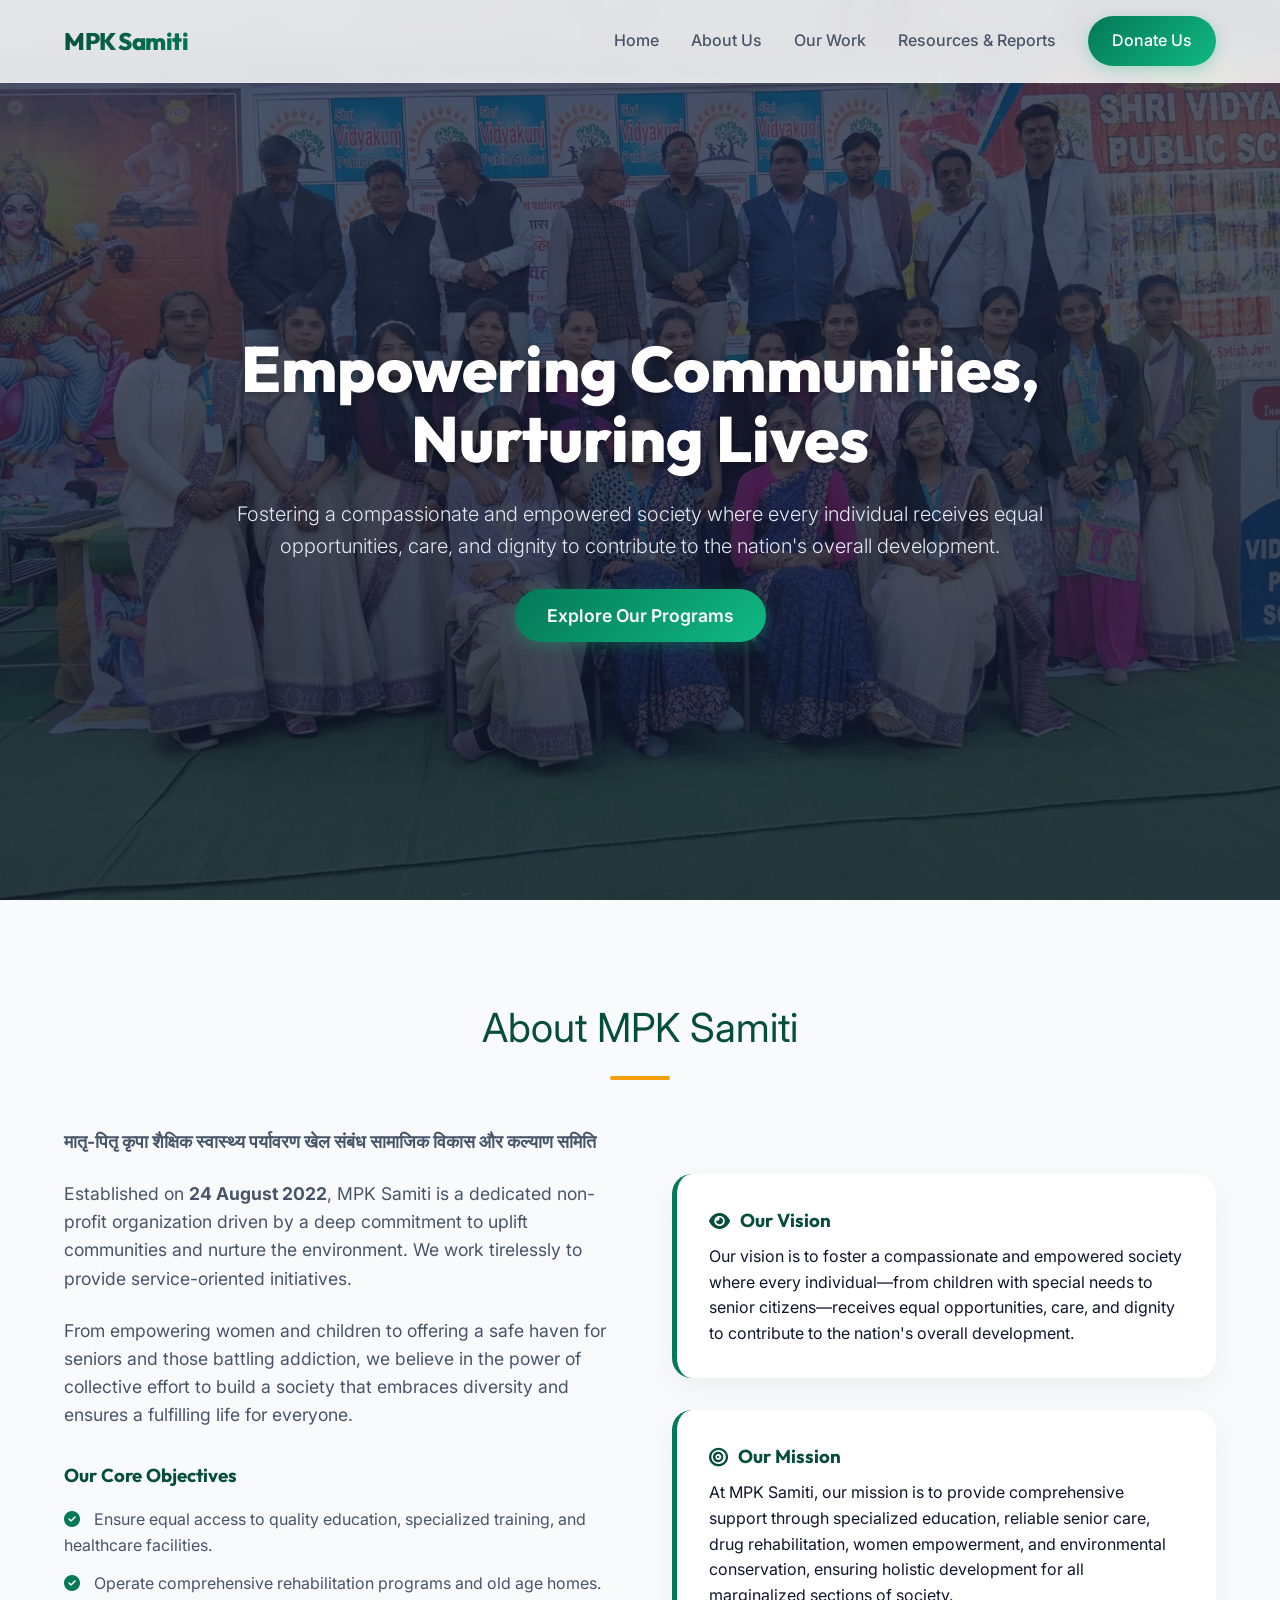
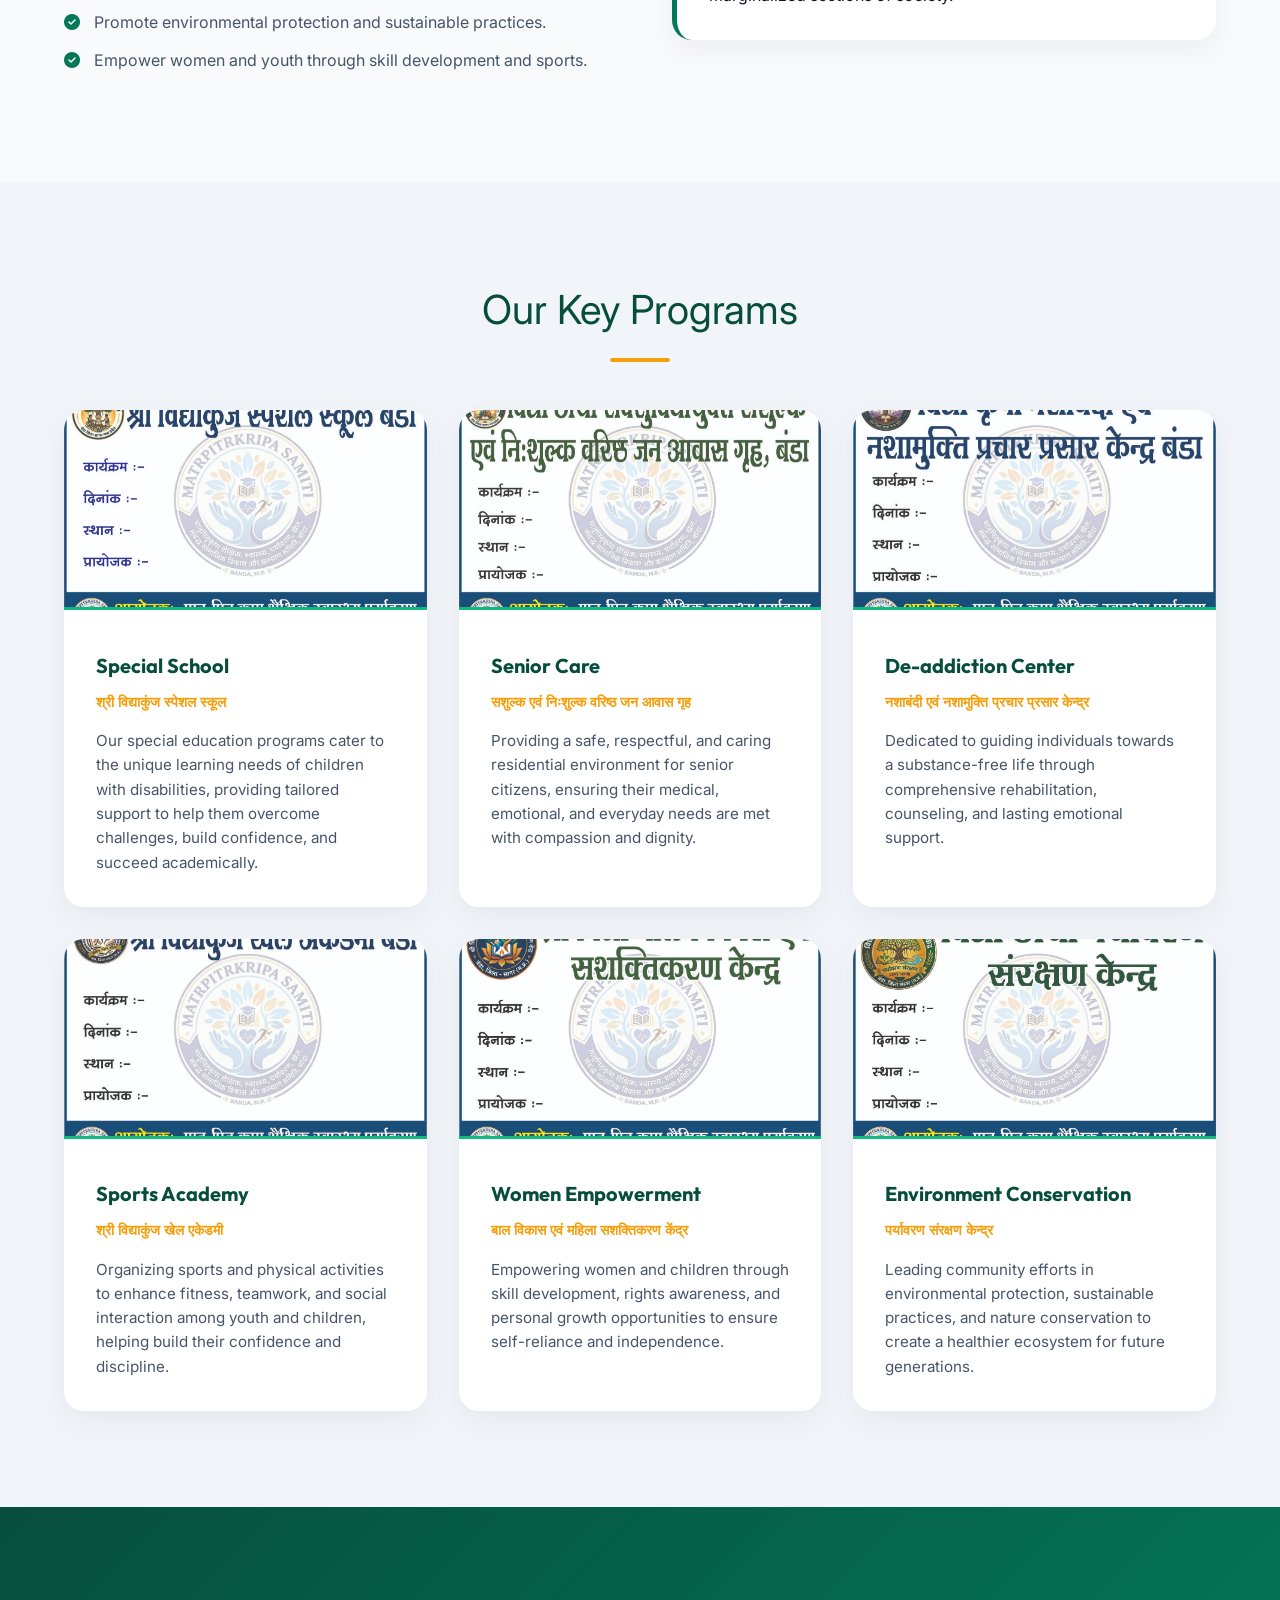
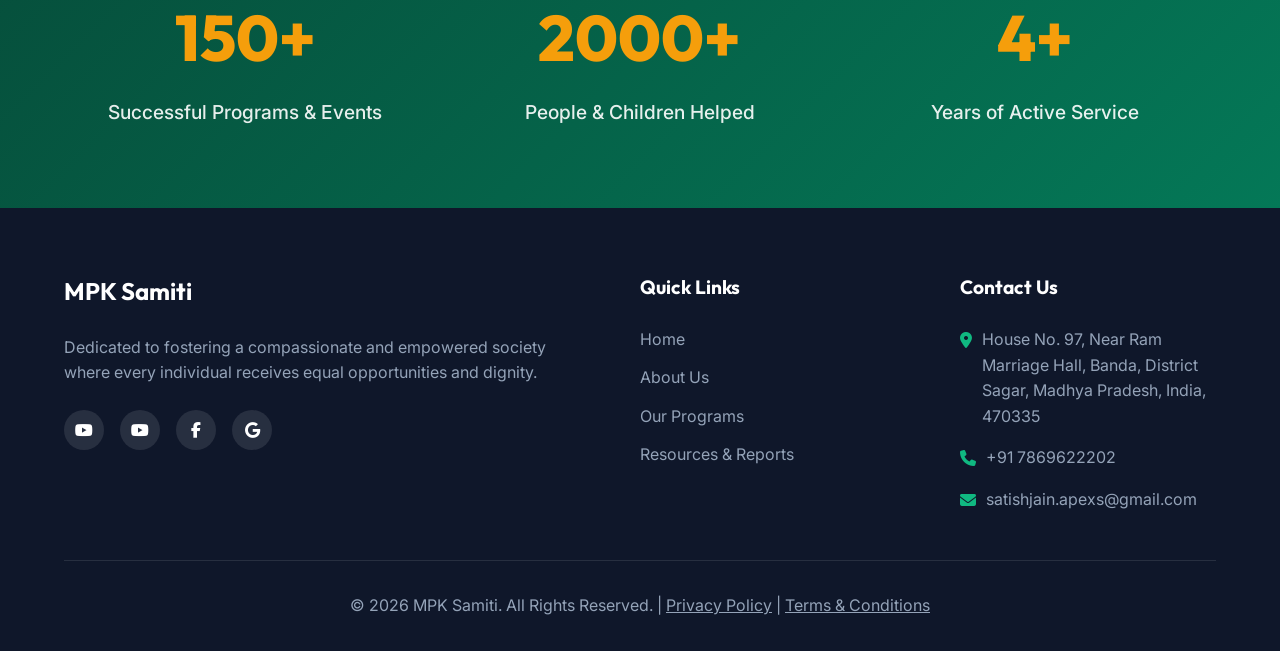
==== index.html @ 6bb94caf "Fix mobile navigation layout" ====
<!DOCTYPE html>
<html lang="en">
<head>
    <meta charset="UTF-8">
    <meta name="viewport" content="width=device-width, initial-scale=1.0">
    <title>MPK Samiti | Empowering Communities, Nurturing Lives</title>
    <meta name="description" content="MPK Samiti works towards providing specialized education, senior care, drug rehabilitation, women empowerment, and environmental conservation.">
    <link rel="stylesheet" href="css/style.css">
    <!-- FontAwesome for Icons -->
    <link rel="stylesheet" href="https://cdnjs.cloudflare.com/ajax/libs/font-awesome/6.4.0/css/all.min.css">
</head>
<body>

    <!-- Navigation Bar -->
    <nav class="navbar">
        <div class="nav-brand">
            <!-- Logo if available, else text -->
            <h1>MPK Samiti</h1>
        </div>
        <div class="menu-toggle" id="mobile-menu">
            <i class="fas fa-bars"></i>
        </div>
        <div class="nav-links" id="nav-links">
            <a href="#home">Home</a>
            <a href="#about">About Us</a>
            <a href="#branches">Our Work</a>
            <a href="resources.html">Resources & Reports</a>
            <a href="#contact" class="btn-primary">Donate Us</a>
        </div>
    </nav>

    <!-- Hero Section -->
    <section id="home" class="hero">
        <div class="hero-content">
            <h1>Empowering Communities, Nurturing Lives</h1>
            <p>Fostering a compassionate and empowered society where every individual receives equal opportunities, care, and dignity to contribute to the nation's overall development.</p>
            <a href="#branches" class="btn-primary" style="font-size: 1.1rem; padding: 1rem 2rem;">Explore Our Programs</a>
        </div>
    </section>

    <!-- About Us Section -->
    <section id="about" class="section">
        <div class="section-title">About MPK Samiti</div>
        <div class="about-grid">
            <div class="about-text">
                <p><strong>मातृ-पितृ कृपा शैक्षिक स्वास्थ्य पर्यावरण खेल संबंध सामाजिक विकास और कल्याण समिति</strong></p>
                <p>Established on <strong>24 August 2022</strong>, MPK Samiti is a dedicated non-profit organization driven by a deep commitment to uplift communities and nurture the environment. We work tirelessly to provide service-oriented initiatives.</p>
                <p>From empowering women and children to offering a safe haven for seniors and those battling addiction, we believe in the power of collective effort to build a society that embraces diversity and ensures a fulfilling life for everyone.</p>
                
                <h3 style="color: var(--primary-dark); margin: 2rem 0 1rem; font-family: 'Outfit';">Our Core Objectives</h3>
                <ul style="list-style: none; padding-left: 0; color: var(--text-muted);">
                    <li style="margin-bottom: 0.8rem;"><i class="fas fa-check-circle" style="color: var(--primary); margin-right: 10px;"></i> Ensure equal access to quality education, specialized training, and healthcare facilities.</li>
                    <li style="margin-bottom: 0.8rem;"><i class="fas fa-check-circle" style="color: var(--primary); margin-right: 10px;"></i> Operate comprehensive rehabilitation programs and old age homes.</li>
                    <li style="margin-bottom: 0.8rem;"><i class="fas fa-check-circle" style="color: var(--primary); margin-right: 10px;"></i> Promote environmental protection and sustainable practices.</li>
                    <li style="margin-bottom: 0.8rem;"><i class="fas fa-check-circle" style="color: var(--primary); margin-right: 10px;"></i> Empower women and youth through skill development and sports.</li>
                </ul>
            </div>
            
            <div class="vision-mission">
                <div class="vm-card">
                    <h3><i class="fas fa-eye"></i> Our Vision</h3>
                    <p>Our vision is to foster a compassionate and empowered society where every individual—from children with special needs to senior citizens—receives equal opportunities, care, and dignity to contribute to the nation's overall development.</p>
                </div>
                <div class="vm-card">
                    <h3><i class="fas fa-bullseye"></i> Our Mission</h3>
                    <p>At MPK Samiti, our mission is to provide comprehensive support through specialized education, reliable senior care, drug rehabilitation, women empowerment, and environmental conservation, ensuring holistic development for all marginalized sections of society.</p>
                </div>
            </div>
        </div>
    </section>

    <!-- Branches / Programs Section -->
    <section id="branches" class="section bg-light-gray">
        <div class="section-title">Our Key Programs</div>
        <div class="grid-3">
            
            <!-- Special School -->
            <div class="branch-card">
                <img src="images/various_parts_of_samiti/श्री_विद्याकुंज_स्पेशल_स्कूल_बंडा.jpeg" alt="Special School" class="branch-img">
                <div class="branch-content">
                    <h3>Special School</h3>
                    <h4>श्री विद्याकुंज स्पेशल स्कूल</h4>
                    <p>Our special education programs cater to the unique learning needs of children with disabilities, providing tailored support to help them overcome challenges, build confidence, and succeed academically.</p>
                </div>
            </div>

            <!-- Old Age Home -->
            <div class="branch-card">
                <img src="images/various_parts_of_samiti/विद्या_छाया_सर्वसुविधायुक्त_सशुल्क_एवं_निःशुल्क_वरिष्ठ_जन_आवास_गृह_बंडा.jpeg" alt="Old Age Home" class="branch-img">
                <div class="branch-content">
                    <h3>Senior Care</h3>
                    <h4>सशुल्क एवं निःशुल्क वरिष्ठ जन आवास गृह</h4>
                    <p>Providing a safe, respectful, and caring residential environment for senior citizens, ensuring their medical, emotional, and everyday needs are met with compassion and dignity.</p>
                </div>
            </div>

            <!-- De-addiction Center -->
            <div class="branch-card">
                <img src="images/various_parts_of_samiti/विद्या_कृपा_नशाबंदी_एवं_नशामुक्ति_प्रचार_प्रसार_केन्द्र_बंडा.jpeg" alt="De-addiction Center" class="branch-img">
                <div class="branch-content">
                    <h3>De-addiction Center</h3>
                    <h4>नशाबंदी एवं नशामुक्ति प्रचार प्रसार केन्द्र</h4>
                    <p>Dedicated to guiding individuals towards a substance-free life through comprehensive rehabilitation, counseling, and lasting emotional support.</p>
                </div>
            </div>

            <!-- Sports Academy -->
            <div class="branch-card">
                <img src="images/various_parts_of_samiti/श्री_विद्याकुंज_खेल_अकेडमी_बंडा.jpeg" alt="Sports Academy" class="branch-img">
                <div class="branch-content">
                    <h3>Sports Academy</h3>
                    <h4>श्री विद्याकुंज खेल एकेडमी</h4>
                    <p>Organizing sports and physical activities to enhance fitness, teamwork, and social interaction among youth and children, helping build their confidence and discipline.</p>
                </div>
            </div>

            <!-- Mahila Shashaktikaran -->
            <div class="branch-card">
                <img src="images/various_parts_of_samiti/श्री_विद्या_बाल_विकास_एवं_सशक्तिकरण_केन्द्र.jpeg" alt="Women Empowerment" class="branch-img">
                <div class="branch-content">
                    <h3>Women Empowerment</h3>
                    <h4>बाल विकास एवं महिला सशक्तिकरण केंद्र</h4>
                    <p>Empowering women and children through skill development, rights awareness, and personal growth opportunities to ensure self-reliance and independence.</p>
                </div>
            </div>

            <!-- Environment Conservation -->
            <div class="branch-card">
                <img src="images/various_parts_of_samiti/विद्या_छाया_पर्यावरण_संरक्षण_केन्द्र.jpeg" alt="Environment Conservation" class="branch-img">
                <div class="branch-content">
                    <h3>Environment Conservation</h3>
                    <h4>पर्यावरण संरक्षण केन्द्र</h4>
                    <p>Leading community efforts in environmental protection, sustainable practices, and nature conservation to create a healthier ecosystem for future generations.</p>
                </div>
            </div>

        </div>
    </section>

    <!-- Impact Stats -->
    <section class="impact-section">
        <div class="stats-grid">
            <div class="stat-item">
                <h2>150+</h2>
                <p>Successful Programs & Events</p>
            </div>
            <div class="stat-item">
                <h2>2000+</h2>
                <p>People & Children Helped</p>
            </div>
            <div class="stat-item">
                <h2>4+</h2>
                <p>Years of Active Service</p>
            </div>
        </div>
    </section>

    <!-- Footer -->
    <footer id="contact">
        <div class="footer-grid">
            <div class="footer-about">
                <h3>MPK Samiti</h3>
                <p style="margin-bottom: 1.5rem;">Dedicated to fostering a compassionate and empowered society where every individual receives equal opportunities and dignity.</p>
                <div class="social-links">
                    <a href="https://youtube.com/@mpksamiti?si=285k2r0fLWzDkqzi" target="_blank" title="MPK Samiti YouTube"><i class="fab fa-youtube"></i></a>
                    <a href="https://youtube.com/@svpsbanda?si=4Z3p0slbdm7WLPEk" target="_blank" title="School YouTube"><i class="fab fa-youtube"></i></a>
                    <a href="https://www.facebook.com/share/1C8wGXHV4g/" target="_blank" title="School Facebook"><i class="fab fa-facebook-f"></i></a>
                    <a href="https://g.page/r/CQDMLczvJdxUEBI/review" target="_blank" title="Google Reviews"><i class="fab fa-google"></i></a>
                </div>
            </div>
            
            <div class="footer-links">
                <h4>Quick Links</h4>
                <ul>
                    <li><a href="#home">Home</a></li>
                    <li><a href="#about">About Us</a></li>
                    <li><a href="#branches">Our Programs</a></li>
                    <li><a href="resources.html">Resources & Reports</a></li>
                </ul>
            </div>
            
            <div class="footer-contact">
                <h4>Contact Us</h4>
                <ul style="list-style: none;">
                    <li style="margin-bottom: 1rem; display: flex; gap: 10px;">
                        <i class="fas fa-map-marker-alt" style="margin-top: 5px; color: var(--primary-light);"></i>
                        <span>House No. 97, Near Ram Marriage Hall, Banda, District Sagar, Madhya Pradesh, India, 470335</span>
                    </li>
                    <li style="margin-bottom: 1rem; display: flex; gap: 10px;">
                        <i class="fas fa-phone" style="margin-top: 5px; color: var(--primary-light);"></i>
                        <a href="tel:+917869622202">+91 7869622202</a>
                    </li>
                    <li style="display: flex; gap: 10px;">
                        <i class="fas fa-envelope" style="margin-top: 5px; color: var(--primary-light);"></i>
                        <a href="mailto:satishjain.apexs@gmail.com">satishjain.apexs@gmail.com</a>
                    </li>
                </ul>
            </div>
        </div>
        <div class="footer-bottom">
            <p>&copy; 2026 MPK Samiti. All Rights Reserved. | <a href="#" style="text-decoration: underline;">Privacy Policy</a> | <a href="#" style="text-decoration: underline;">Terms & Conditions</a></p>
        </div>
    </footer>

    <script src="js/main.js"></script>
</body>
</html>
---- css/style.css ----
@import url('https://fonts.googleapis.com/css2?family=Inter:wght@300;400;500;600&family=Outfit:wght@400;500;700;800&display=swap');

:root {
    --primary: #047857; /* Rich Emerald Green */
    --primary-light: #10B981;
    --primary-dark: #064E3B;
    --secondary: #F59E0B; /* Warm Amber */
    --accent: #3B82F6; /* Soft Blue */
    --bg-light: #F8FAFC;
    --text-main: #0F172A;
    --text-muted: #475569;
    --white: #FFFFFF;
    
    /* Glassmorphism */
    --glass-bg: rgba(255, 255, 255, 0.85);
    --glass-border: rgba(255, 255, 255, 0.2);
    --glass-shadow: 0 8px 32px 0 rgba(31, 38, 135, 0.07);
    
    --transition: all 0.3s cubic-bezier(0.4, 0, 0.2, 1);
}

* {
    margin: 0;
    padding: 0;
    box-sizing: border-box;
}

html {
    scroll-behavior: smooth;
}

body {
    font-family: 'Inter', sans-serif;
    background-color: var(--bg-light);
    color: var(--text-main);
    line-height: 1.6;
    overflow-x: hidden;
}

h1, h2, h3, h4, h5, h6 {
    font-family: 'Outfit', sans-serif;
    color: var(--text-main);
    font-weight: 700;
}

a {
    text-decoration: none;
    color: inherit;
}

/* ================= Navbar ================= */
.navbar {
    position: fixed;
    top: 0;
    left: 0;
    width: 100%;
    padding: 1rem 5%;
    display: flex;
    justify-content: space-between;
    align-items: center;
    z-index: 1000;
    background: var(--glass-bg);
    backdrop-filter: blur(12px);
    -webkit-backdrop-filter: blur(12px);
    border-bottom: 1px solid var(--glass-border);
    box-shadow: var(--glass-shadow);
    transition: var(--transition);
}

.nav-brand {
    display: flex;
    align-items: center;
    gap: 1rem;
}

.nav-brand img {
    height: 50px;
    width: auto;
    border-radius: 50%;
}

.nav-brand h1 {
    font-size: 1.5rem;
    font-weight: 800;
    background: linear-gradient(135deg, var(--primary-dark), var(--primary));
    -webkit-background-clip: text;
    -webkit-text-fill-color: transparent;
    letter-spacing: -0.5px;
}

.nav-links {
    display: flex;
    gap: 2rem;
    align-items: center;
}

.nav-links a {
    font-weight: 500;
    font-size: 1rem;
    color: var(--text-muted);
    transition: var(--transition);
    position: relative;
}

.nav-links a::after {
    content: '';
    position: absolute;
    bottom: -4px;
    left: 0;
    width: 0;
    height: 2px;
    background-color: var(--primary);
    transition: var(--transition);
}

.nav-links a:hover {
    color: var(--primary);
}

.nav-links a:hover::after {
    width: 100%;
}

.btn-primary {
    padding: 0.75rem 1.5rem;
    background: linear-gradient(135deg, var(--primary), var(--primary-light));
    color: var(--white) !important;
    border-radius: 50px;
    font-weight: 600;
    box-shadow: 0 4px 15px rgba(16, 185, 129, 0.3);
    transition: var(--transition);
}

.btn-primary:hover {
    transform: translateY(-2px);
    box-shadow: 0 6px 20px rgba(16, 185, 129, 0.4);
}

.btn-primary::after {
    display: none;
}

/* ================= Hero Section ================= */
.hero {
    min-height: 100vh;
    display: flex;
    align-items: center;
    justify-content: center;
    padding: 8rem 5% 4rem;
    position: relative;
    background: linear-gradient(rgba(15, 23, 42, 0.7), rgba(15, 23, 42, 0.8)), url('../images/sports_awards_team_photo.jpeg') center/cover no-repeat;
    background-attachment: fixed;
    text-align: center;
    color: var(--white);
}

.hero-content {
    max-width: 900px;
    z-index: 2;
    animation: fadeInUp 1s ease forwards;
}

.hero h1 {
    font-size: 4rem;
    font-weight: 800;
    margin-bottom: 1.5rem;
    line-height: 1.1;
    color: var(--white);
    text-shadow: 0 2px 10px rgba(0,0,0,0.3);
}

.hero p {
    font-size: 1.25rem;
    margin-bottom: 2.5rem;
    color: #E2E8F0;
    font-weight: 300;
}

/* ================= About Us Section ================= */
.section {
    padding: 6rem 5%;
}

.section-title {
    text-align: center;
    font-size: 2.5rem;
    margin-bottom: 3rem;
    position: relative;
    color: var(--primary-dark);
}

.section-title::after {
    content: '';
    display: block;
    width: 60px;
    height: 4px;
    background: var(--secondary);
    margin: 1rem auto 0;
    border-radius: 2px;
}

.about-grid {
    display: grid;
    grid-template-columns: 1fr 1fr;
    gap: 4rem;
    align-items: center;
}

.about-text p {
    font-size: 1.1rem;
    color: var(--text-muted);
    margin-bottom: 1.5rem;
}

.vision-mission {
    display: flex;
    flex-direction: column;
    gap: 2rem;
}

.vm-card {
    background: var(--white);
    padding: 2rem;
    border-radius: 20px;
    box-shadow: 0 10px 30px rgba(0,0,0,0.05);
    border-left: 5px solid var(--primary);
    transition: var(--transition);
}

.vm-card:hover {
    transform: translateX(10px);
}

.vm-card h3 {
    color: var(--primary-dark);
    margin-bottom: 0.5rem;
    display: flex;
    align-items: center;
    gap: 10px;
}

/* ================= Objectives & Branches ================= */
.bg-light-gray {
    background-color: #F1F5F9;
}

.grid-3 {
    display: grid;
    grid-template-columns: repeat(auto-fit, minmax(300px, 1fr));
    gap: 2rem;
}

.branch-card {
    background: var(--white);
    border-radius: 20px;
    overflow: hidden;
    box-shadow: 0 10px 30px rgba(0,0,0,0.05);
    transition: var(--transition);
    position: relative;
    top: 0;
}

.branch-card:hover {
    top: -10px;
    box-shadow: 0 20px 40px rgba(16, 185, 129, 0.15);
}

.branch-img {
    height: 200px;
    width: 100%;
    object-fit: cover;
    border-bottom: 3px solid var(--primary-light);
}

.branch-content {
    padding: 2rem;
}

.branch-content h3 {
    font-size: 1.25rem;
    color: var(--primary-dark);
    margin-bottom: 0.5rem;
}

.branch-content h4 {
    font-size: 0.9rem;
    color: var(--secondary);
    margin-bottom: 1rem;
    font-family: 'Inter', sans-serif;
    font-weight: 600;
}

.branch-content p {
    color: var(--text-muted);
    font-size: 0.95rem;
}

/* ================= Impact Stats ================= */
.impact-section {
    background: linear-gradient(135deg, var(--primary-dark), var(--primary));
    padding: 5rem 5%;
    color: var(--white);
}

.stats-grid {
    display: grid;
    grid-template-columns: repeat(3, 1fr);
    gap: 2rem;
    text-align: center;
}

.stat-item h2 {
    font-size: 4rem;
    font-weight: 800;
    color: var(--secondary);
    margin-bottom: 0.5rem;
}

.stat-item p {
    font-size: 1.2rem;
    font-weight: 500;
    opacity: 0.9;
}

/* ================= Footer ================= */
footer {
    background-color: #0F172A;
    color: #94A3B8;
    padding: 4rem 5% 2rem;
}

.footer-grid {
    display: grid;
    grid-template-columns: 2fr 1fr 1fr;
    gap: 4rem;
    margin-bottom: 3rem;
}

.footer-about h3 {
    color: var(--white);
    font-size: 1.5rem;
    margin-bottom: 1.5rem;
}

.footer-links h4, .footer-contact h4 {
    color: var(--white);
    font-size: 1.2rem;
    margin-bottom: 1.5rem;
}

.footer-links ul {
    list-style: none;
}

.footer-links li {
    margin-bottom: 0.8rem;
}

.footer-links a {
    transition: var(--transition);
}

.footer-links a:hover {
    color: var(--primary-light);
    padding-left: 5px;
}

.social-links {
    display: flex;
    gap: 1rem;
    margin-top: 1.5rem;
}

.social-links a {
    display: inline-flex;
    align-items: center;
    justify-content: center;
    width: 40px;
    height: 40px;
    background-color: rgba(255,255,255,0.1);
    border-radius: 50%;
    color: var(--white);
    transition: var(--transition);
}

.social-links a:hover {
    background-color: var(--primary);
    transform: translateY(-3px);
}

.footer-bottom {
    text-align: center;
    padding-top: 2rem;
    border-top: 1px solid rgba(255,255,255,0.1);
}

/* Animations */
@keyframes fadeInUp {
    from {
        opacity: 0;
        transform: translateY(30px);
    }
    to {
        opacity: 1;
        transform: translateY(0);
    }
}

/* Responsive */
.menu-toggle {
    display: none;
    font-size: 1.8rem;
    color: var(--primary-dark);
    cursor: pointer;
}

@media (max-width: 992px) {
    .about-grid {
        grid-template-columns: 1fr;
    }
    .hero h1 {
        font-size: 3rem;
    }
}

@media (max-width: 768px) {
    .menu-toggle {
        display: block;
    }
    .nav-links {
        position: absolute;
        top: 100%;
        left: 0;
        width: 100%;
        background: var(--glass-bg);
        backdrop-filter: blur(12px);
        -webkit-backdrop-filter: blur(12px);
        flex-direction: column;
        align-items: center;
        padding: 2rem 0;
        gap: 1.5rem;
        box-shadow: 0 10px 30px rgba(0,0,0,0.1);
        transform: translateY(-150%);
        opacity: 0;
        visibility: hidden;
        transition: var(--transition);
        z-index: 999;
    }
    .nav-links.active {
        transform: translateY(0);
        opacity: 1;
        visibility: visible;
    }
    .footer-grid {
        grid-template-columns: 1fr;
        gap: 2rem;
    }
    .stats-grid {
        grid-template-columns: 1fr;
    }
}
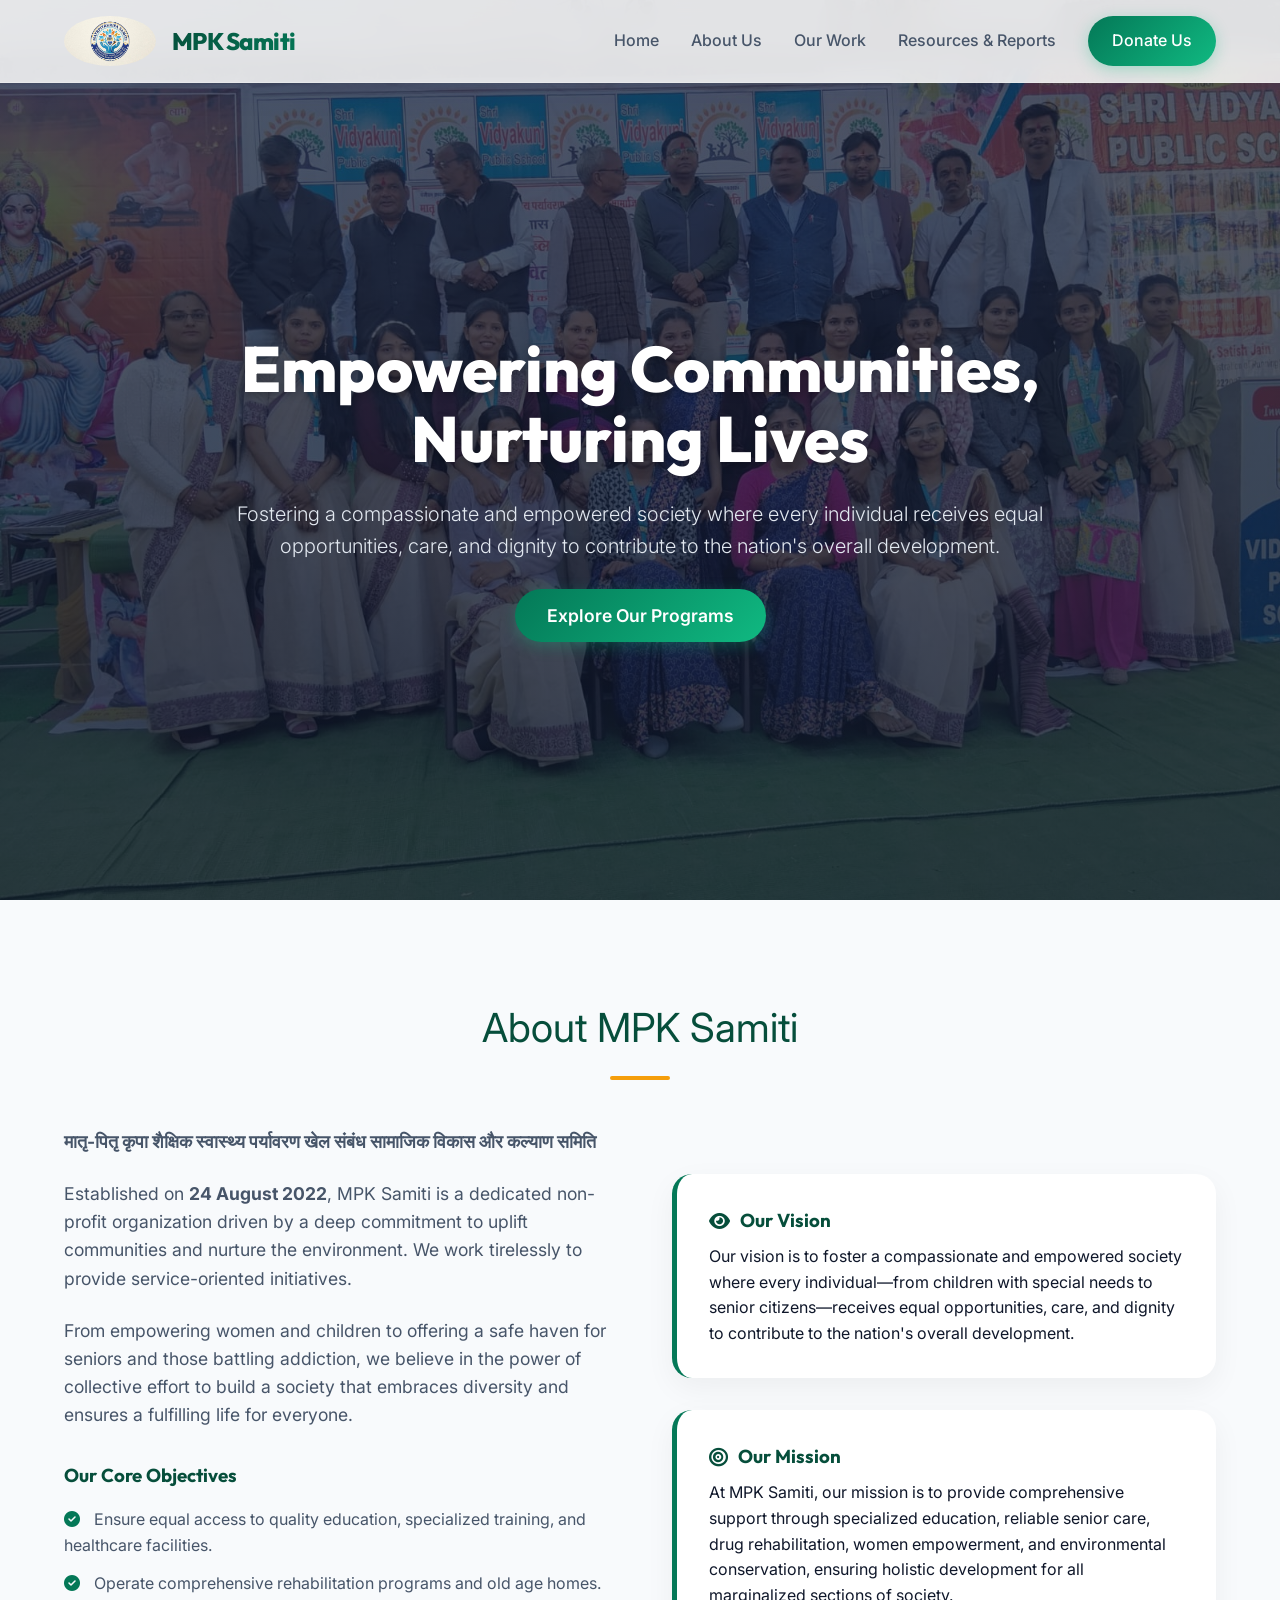
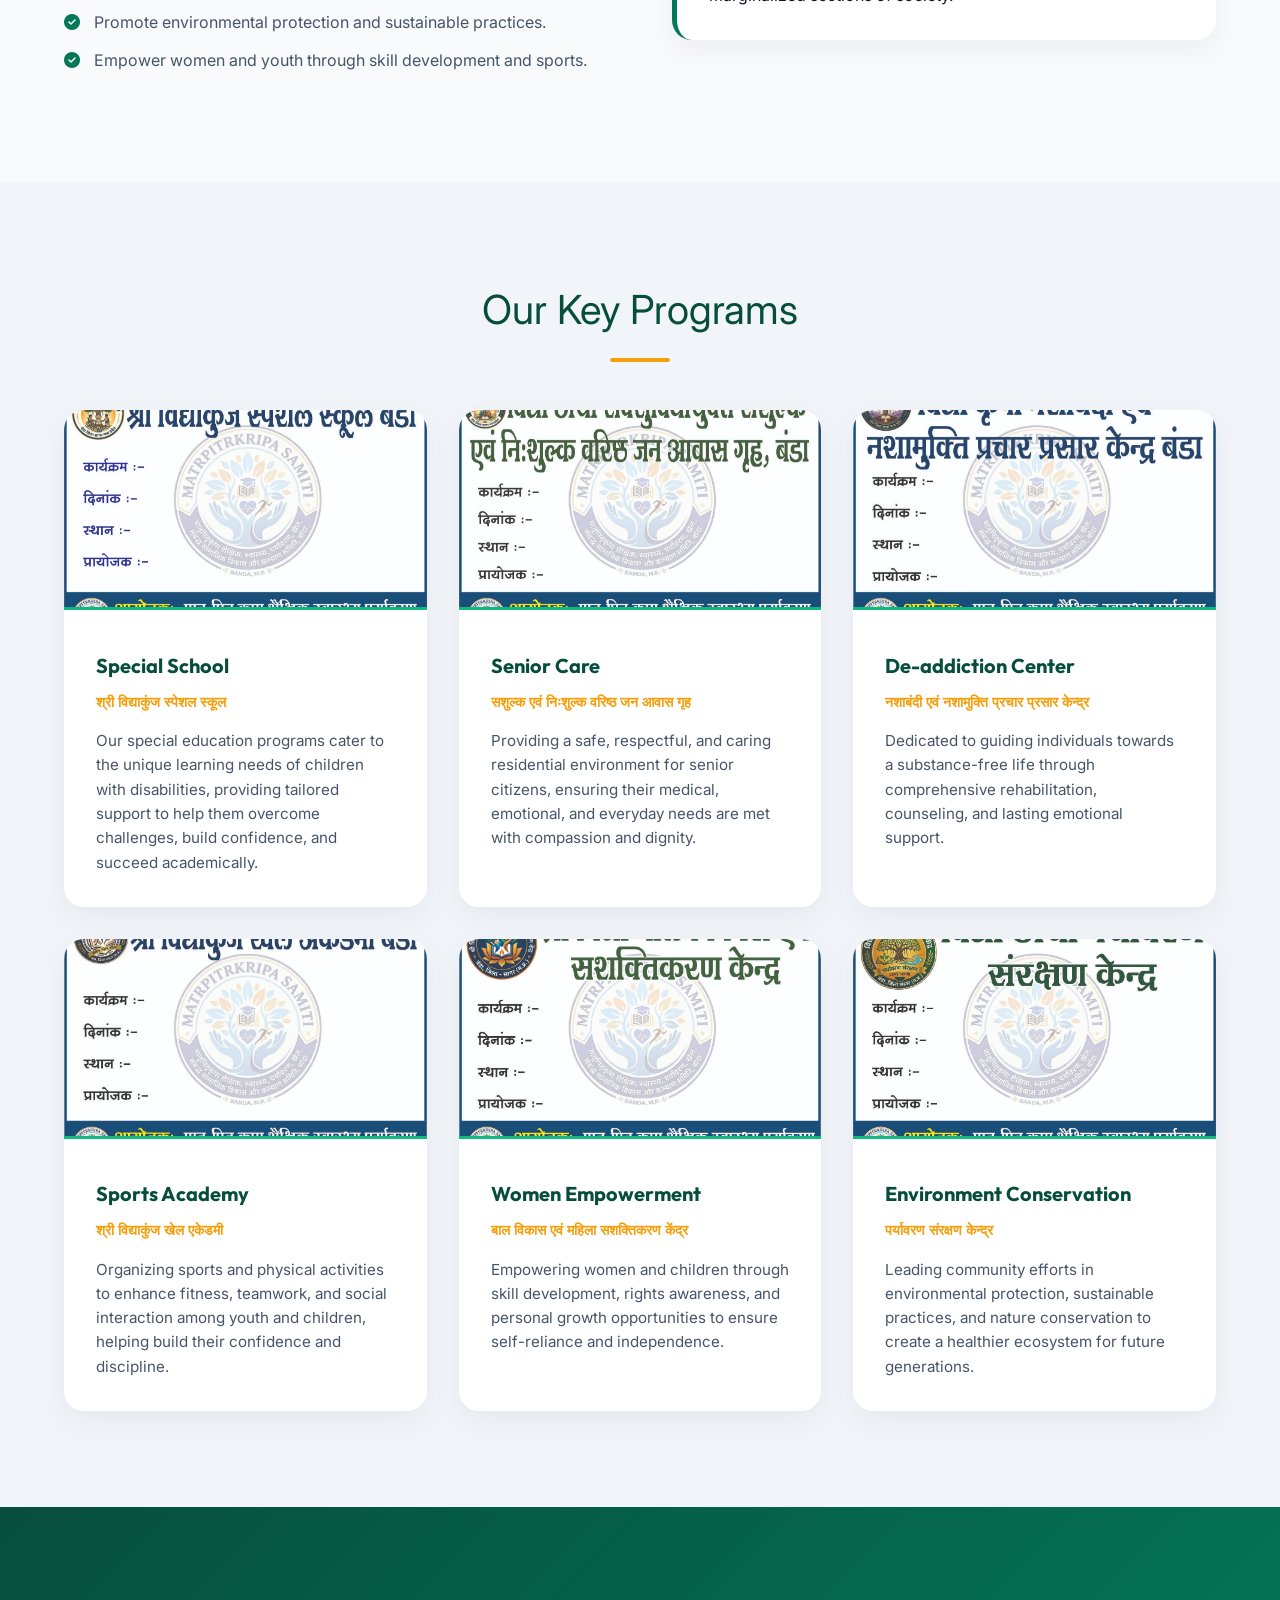
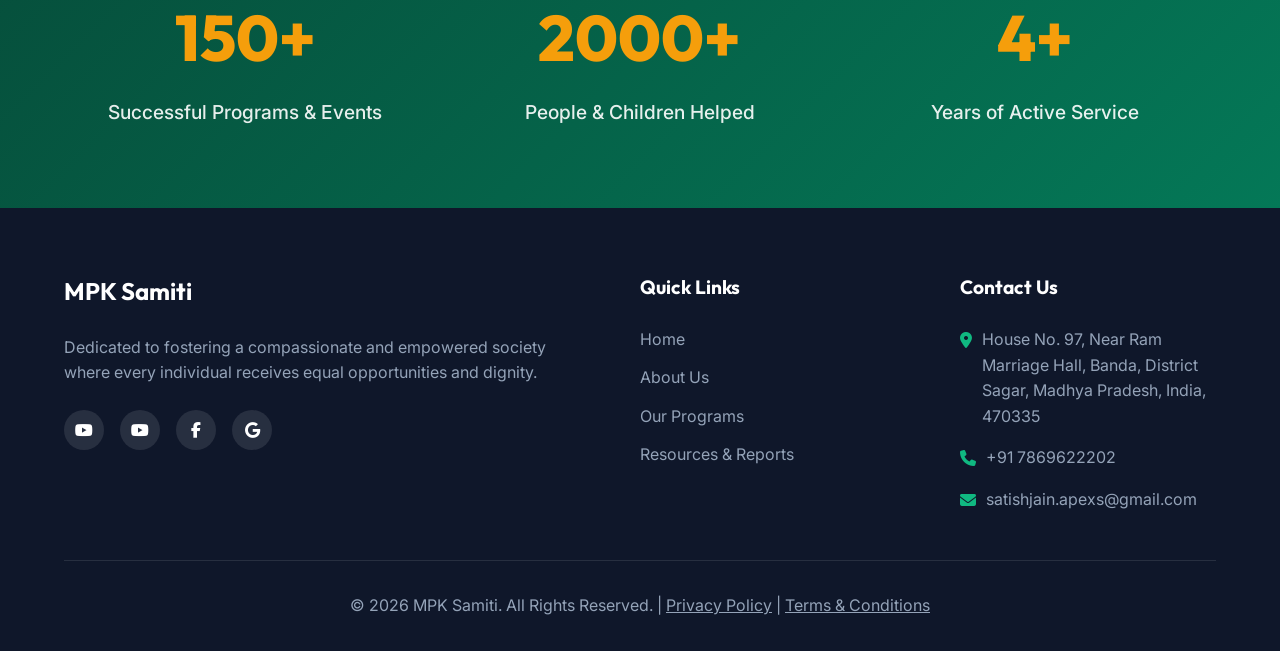
==== commit 246abe6a: "Add official logo to navbar" ====
--- a/index.html
+++ b/index.html
@@ -14,7 +14,7 @@
     <!-- Navigation Bar -->
     <nav class="navbar">
         <div class="nav-brand">
-            <!-- Logo if available, else text -->
+            <img src="images/logos/मातृपितृकृपा_शैक्षिक_स्वास्थ्य_पर्यावरण_खेल_संबंध_सामाजिक_विकास_और_कल्याण_समिति_बांदा.jpeg" alt="MPK Samiti Logo">
             <h1>MPK Samiti</h1>
         </div>
         <div class="menu-toggle" id="mobile-menu">
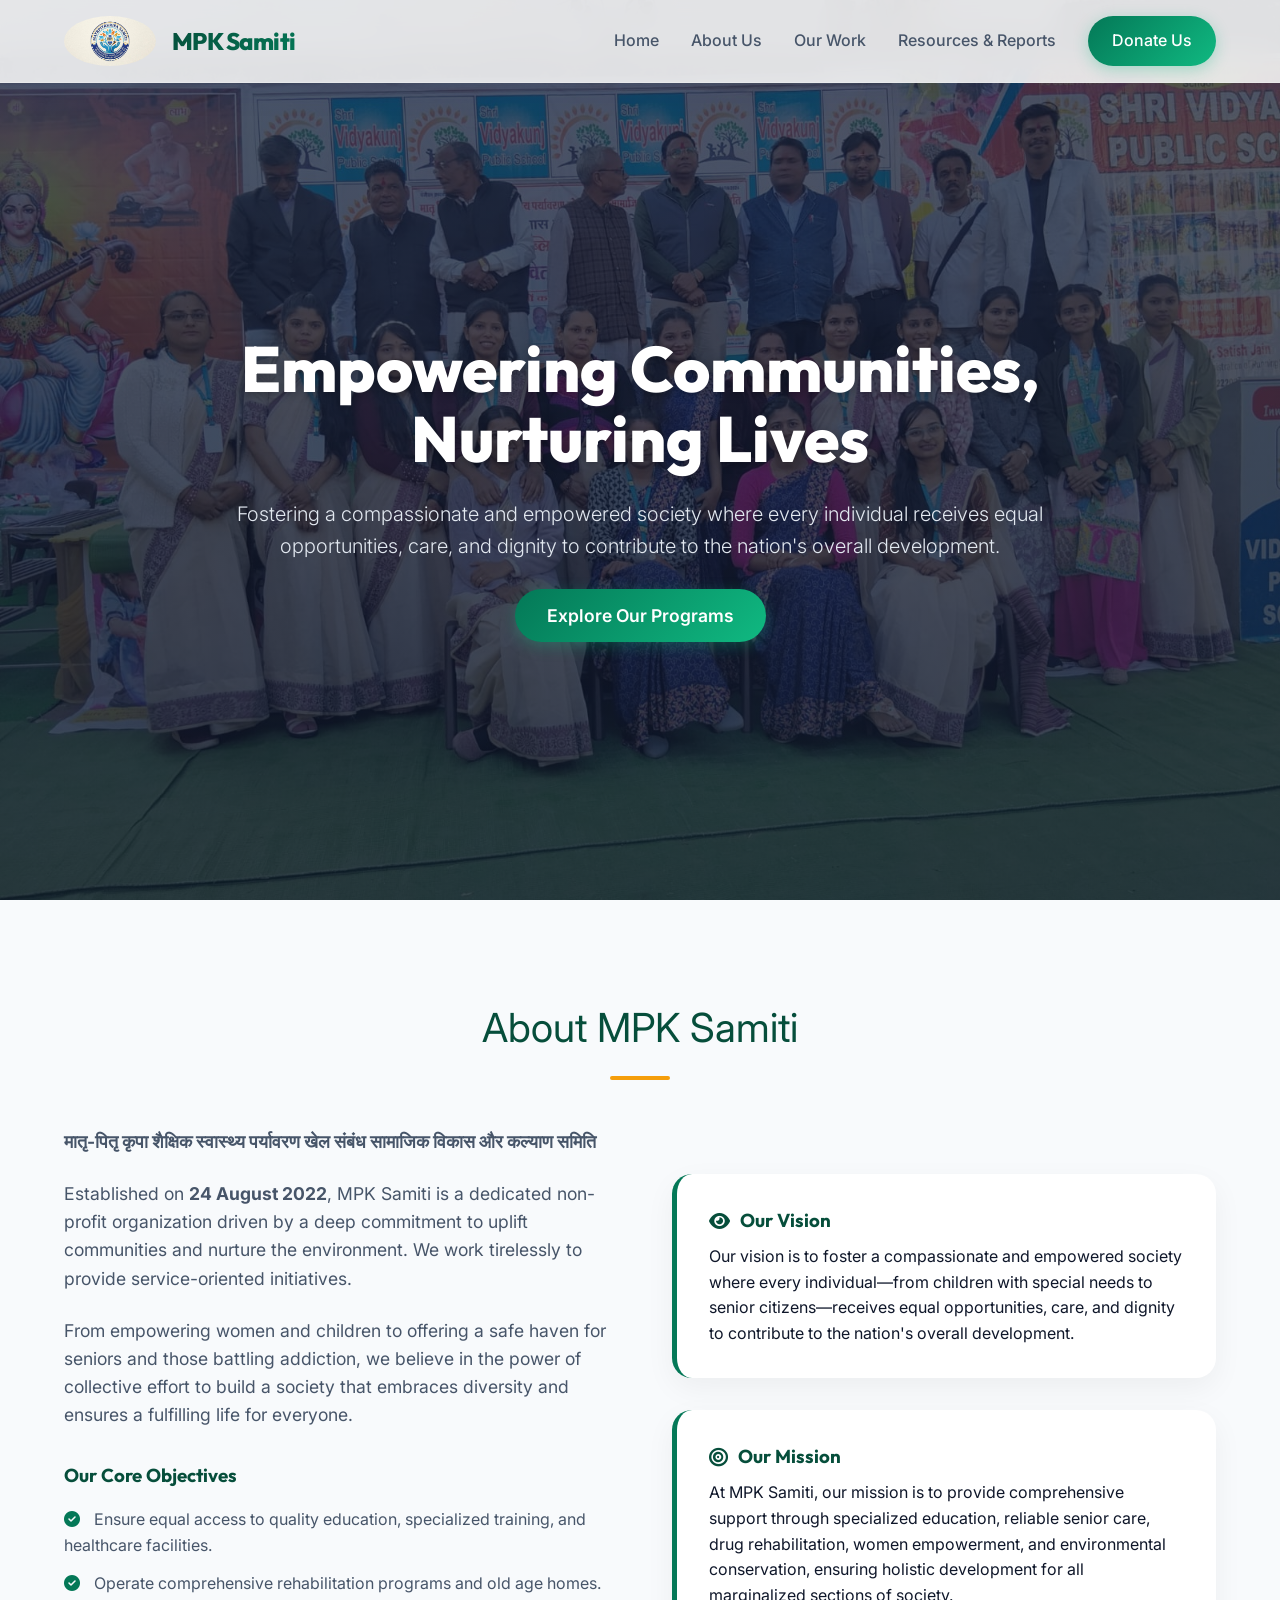
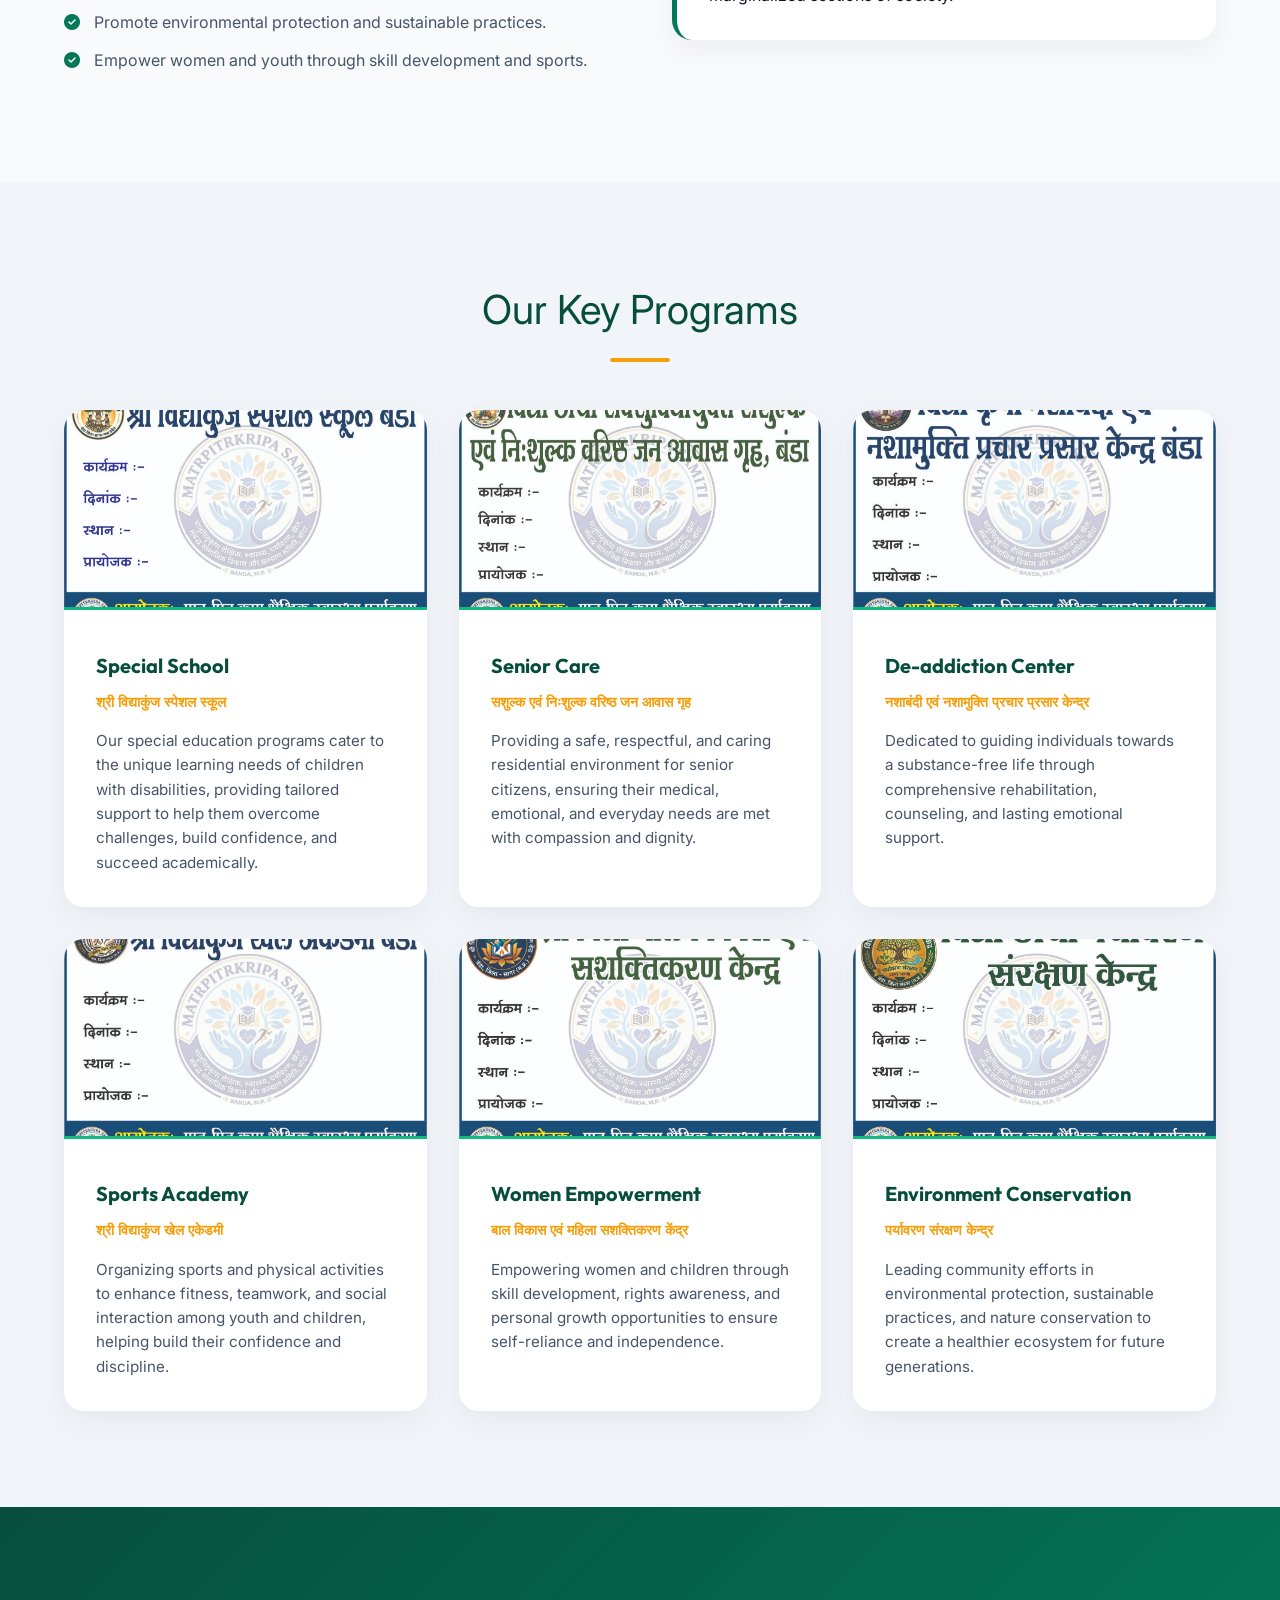
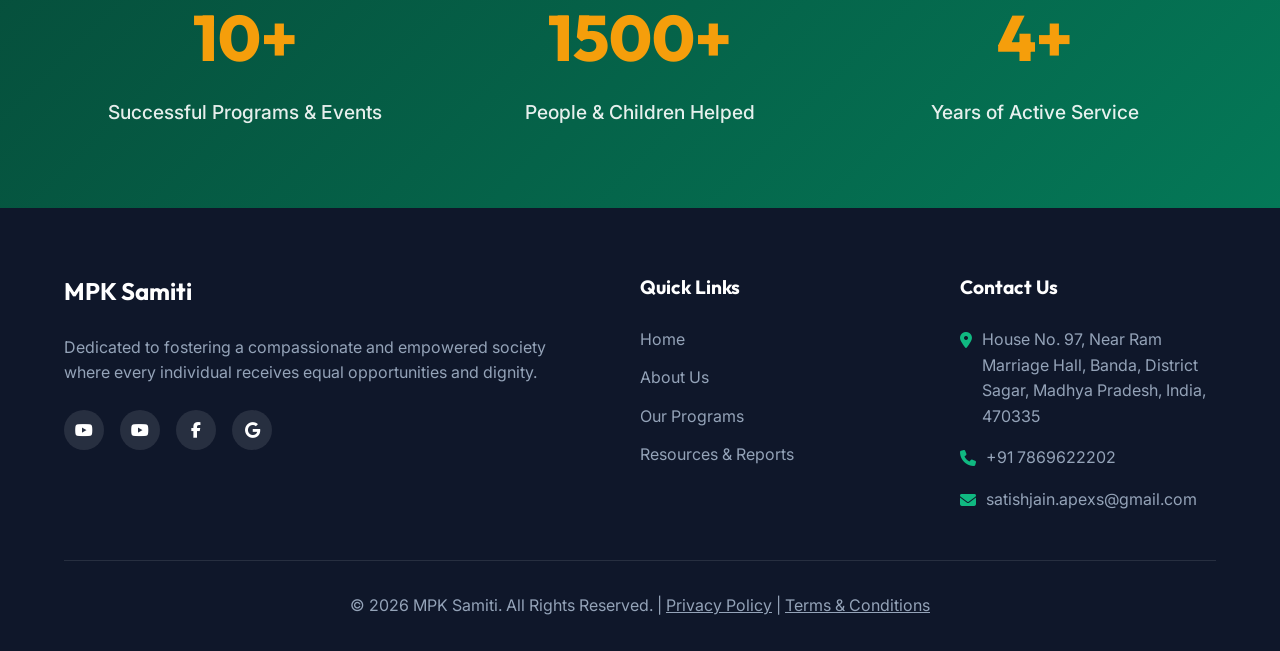
==== commit 96bee661: "Make Years of Active Service dynamic based on establishment date" ====
--- a/index.html
+++ b/index.html
@@ -141,15 +141,15 @@
     <section class="impact-section">
         <div class="stats-grid">
             <div class="stat-item">
-                <h2>150+</h2>
+                <h2>10+</h2>
                 <p>Successful Programs & Events</p>
             </div>
             <div class="stat-item">
-                <h2>2000+</h2>
+                <h2>1500+</h2>
                 <p>People & Children Helped</p>
             </div>
             <div class="stat-item">
-                <h2>4+</h2>
+                <h2 id="years-of-service">4+</h2>
                 <p>Years of Active Service</p>
             </div>
         </div>
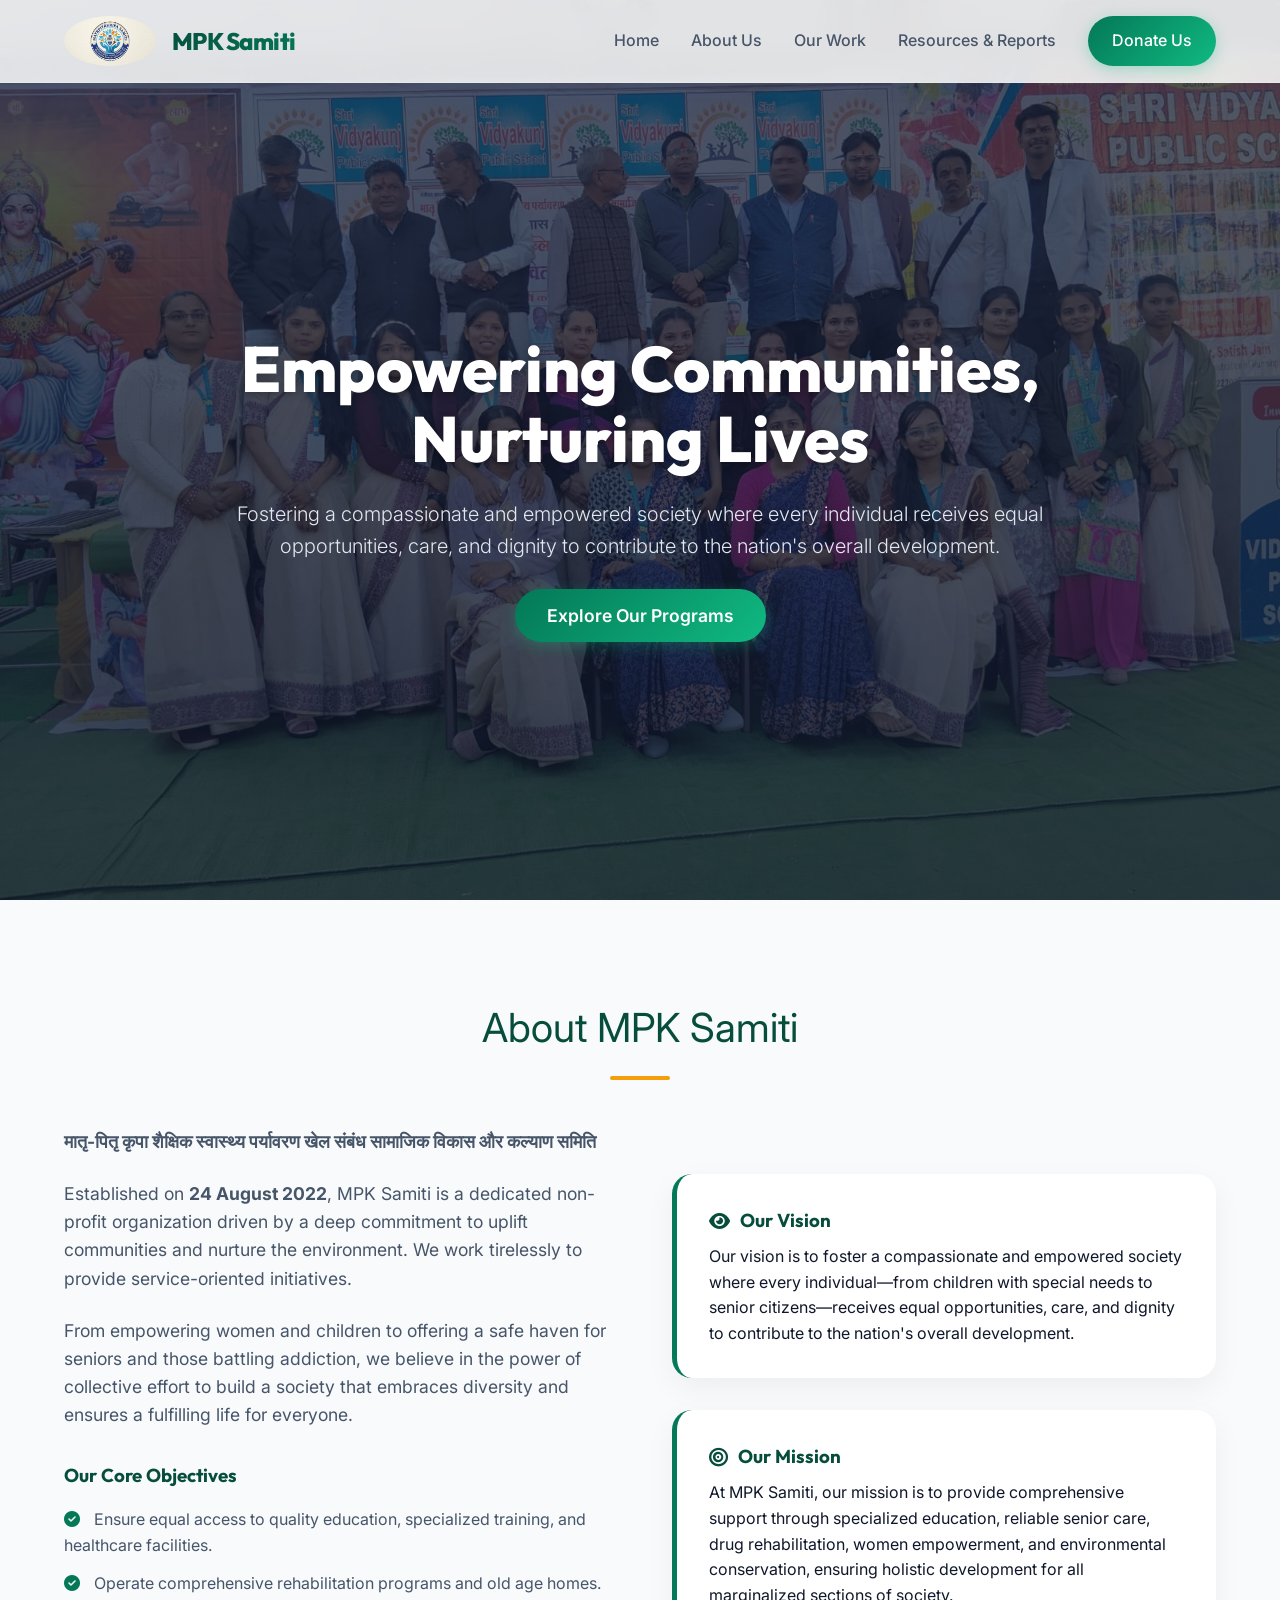
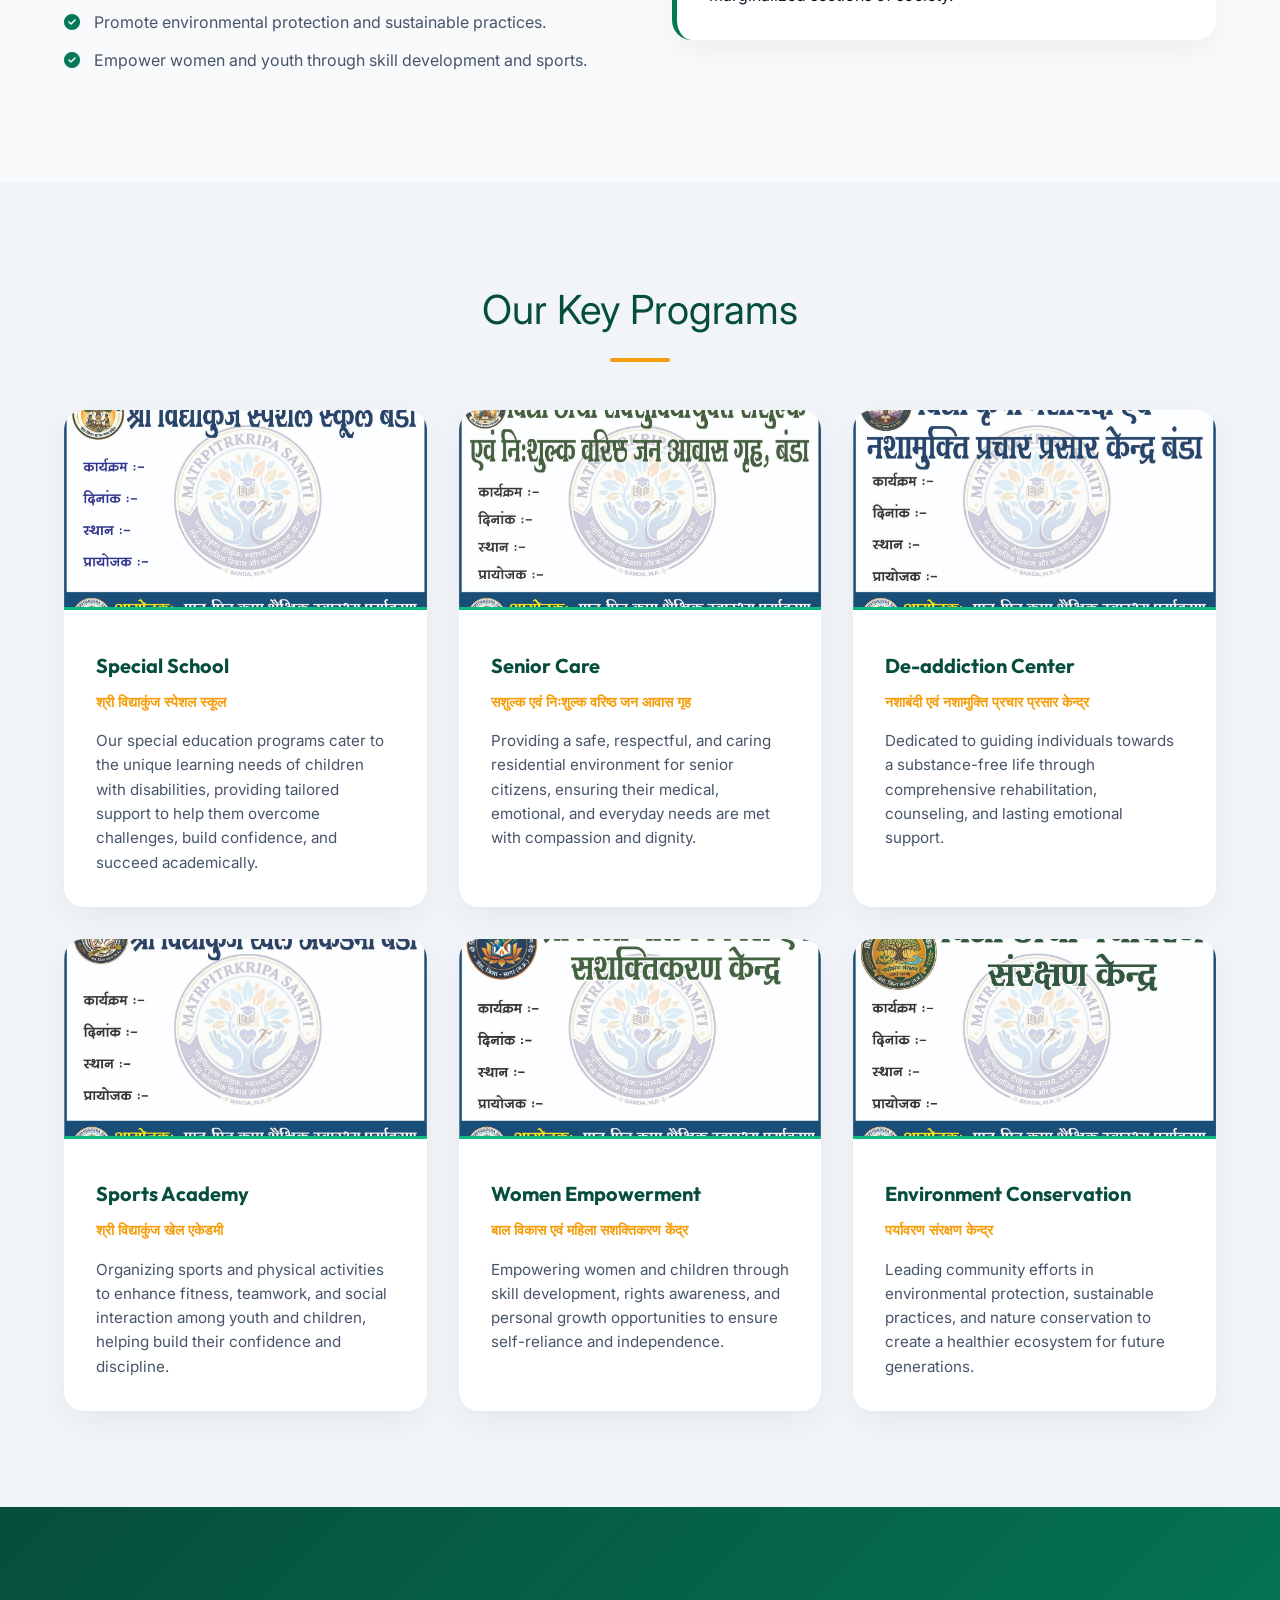
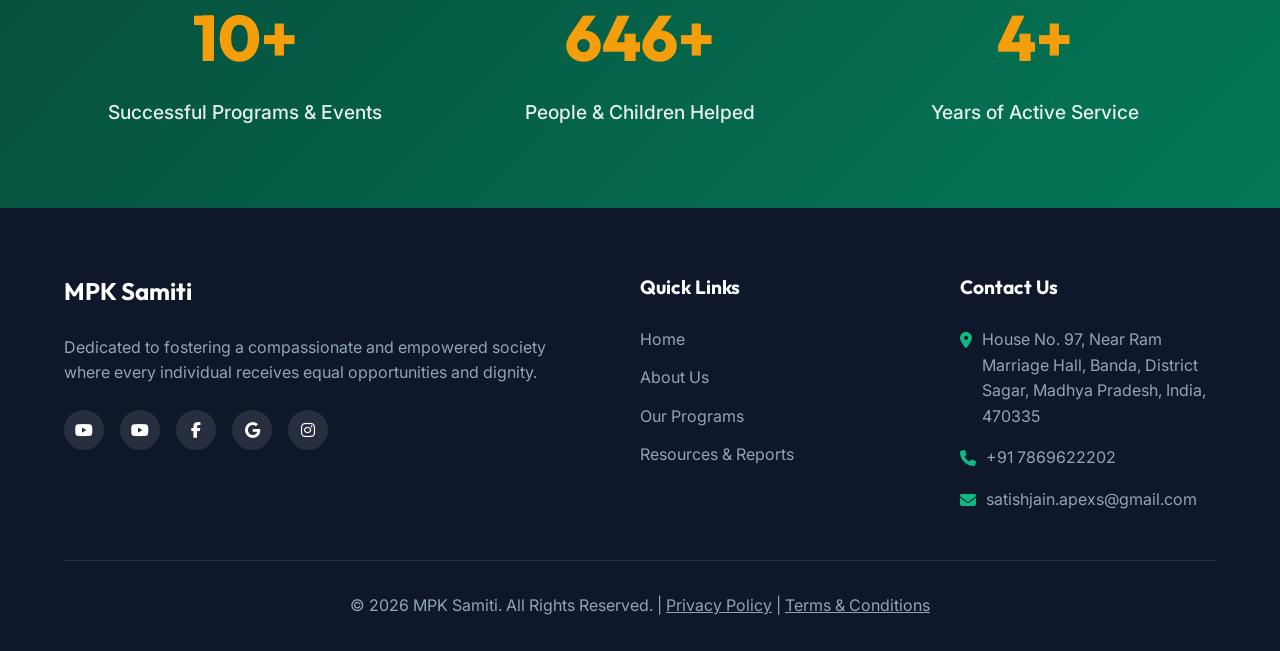
==== commit 3dd610e7: "Add school Instagram link to footers" ====
--- a/index.html
+++ b/index.html
@@ -25,7 +25,7 @@
             <a href="#about">About Us</a>
             <a href="#branches">Our Work</a>
             <a href="resources.html">Resources & Reports</a>
-            <a href="#contact" class="btn-primary">Donate Us</a>
+            <a href="donate.html" class="btn-primary">Donate Us</a>
         </div>
     </nav>
 
@@ -166,6 +166,7 @@
                     <a href="https://youtube.com/@svpsbanda?si=4Z3p0slbdm7WLPEk" target="_blank" title="School YouTube"><i class="fab fa-youtube"></i></a>
                     <a href="https://www.facebook.com/share/1C8wGXHV4g/" target="_blank" title="School Facebook"><i class="fab fa-facebook-f"></i></a>
                     <a href="https://g.page/r/CQDMLczvJdxUEBI/review" target="_blank" title="Google Reviews"><i class="fab fa-google"></i></a>
+                    <a href="https://www.instagram.com/vidyakunj_banda?igsh=eGVnbXhvMHo0MnRj" target="_blank" title="School Instagram"><i class="fab fa-instagram"></i></a>
                 </div>
             </div>
             
--- a/css/style.css
+++ b/css/style.css
@@ -152,6 +152,7 @@
     background-attachment: fixed;
     text-align: center;
     color: var(--white);
+    transition: background-image 1s ease-in-out;
 }
 
 .hero-content {
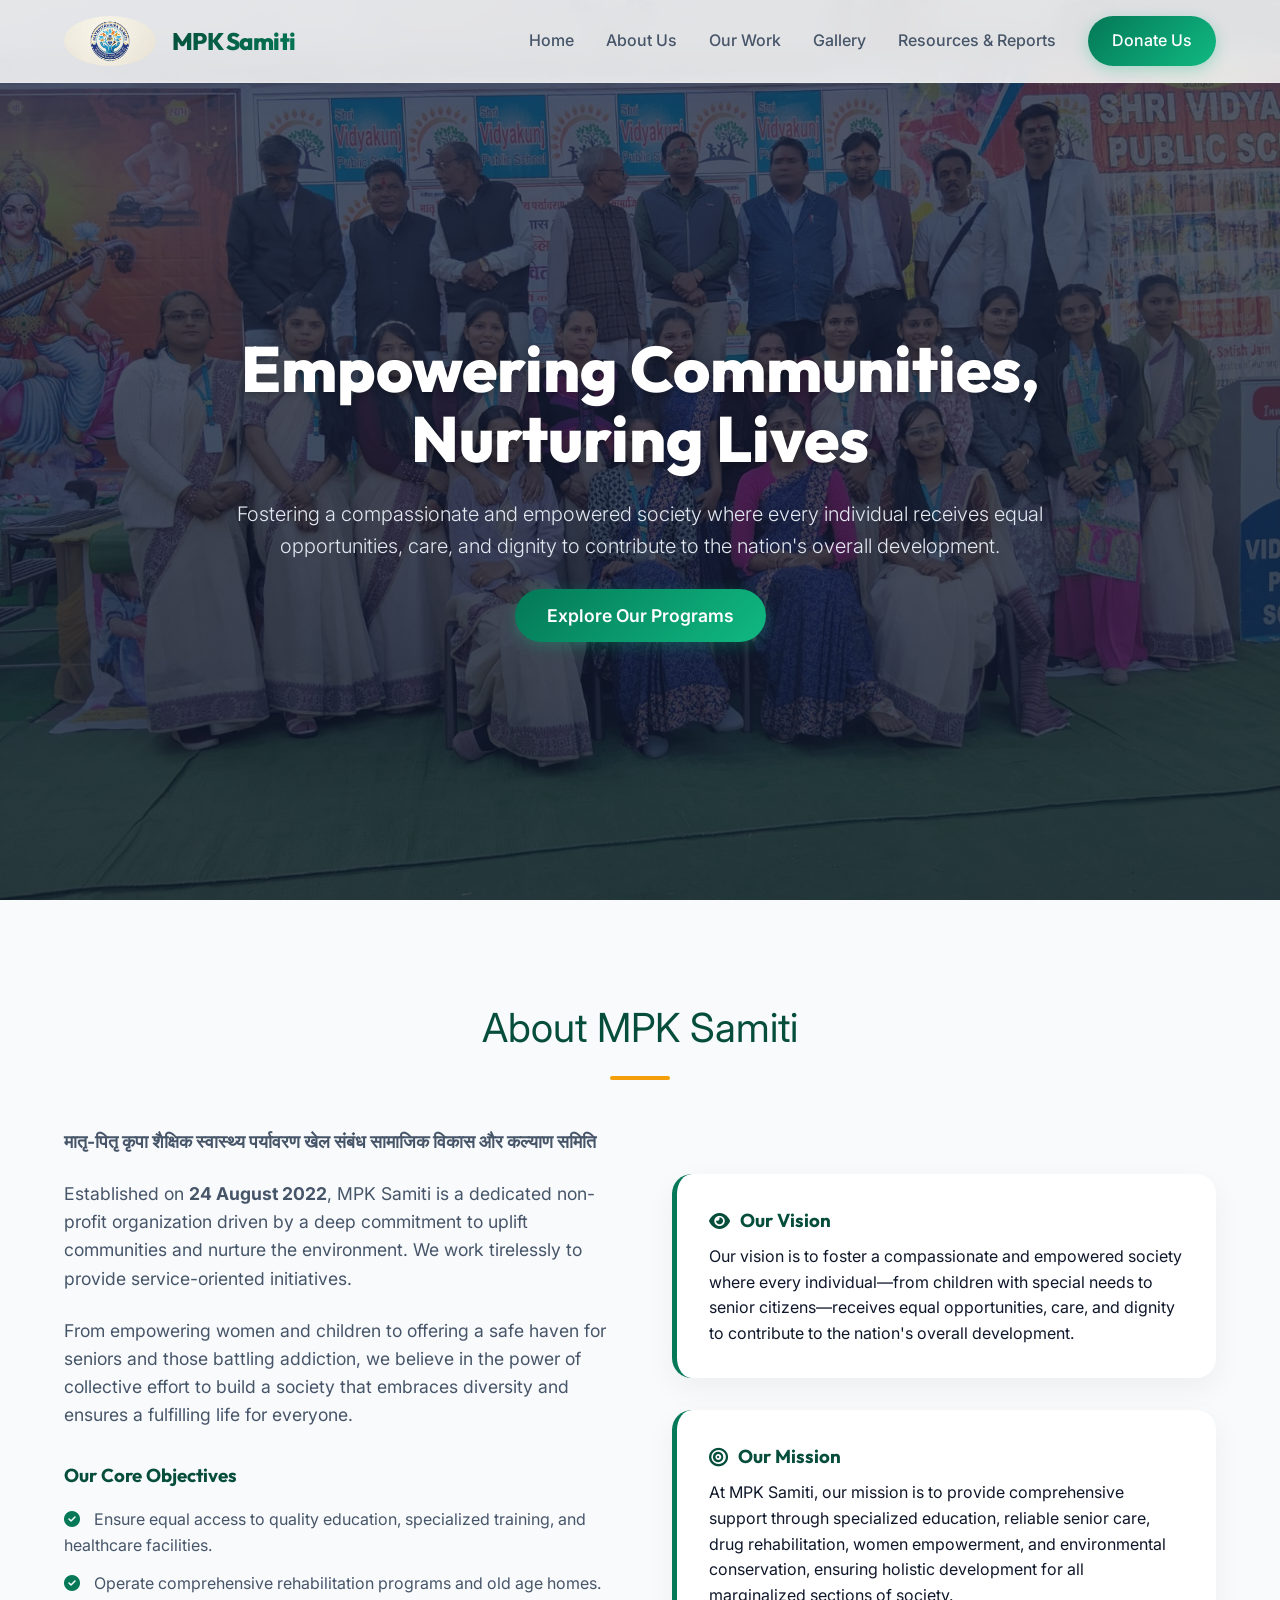
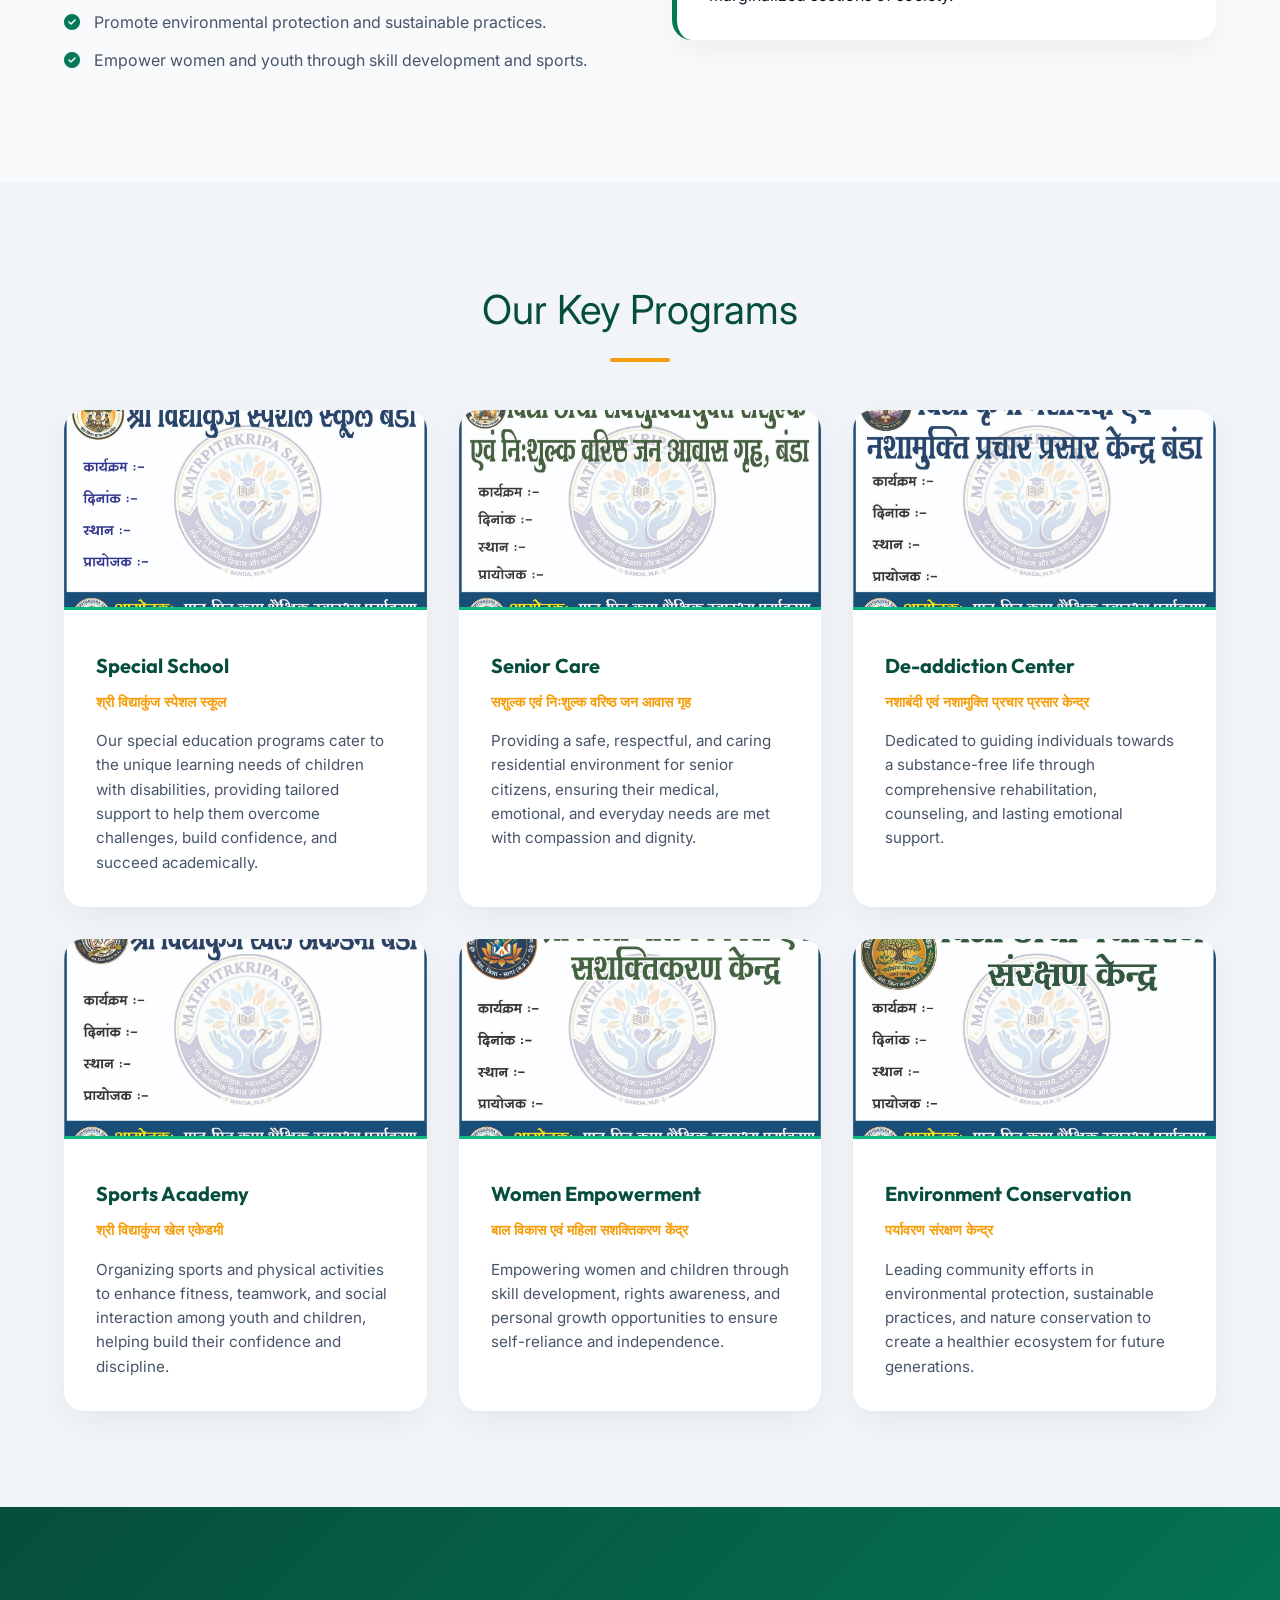
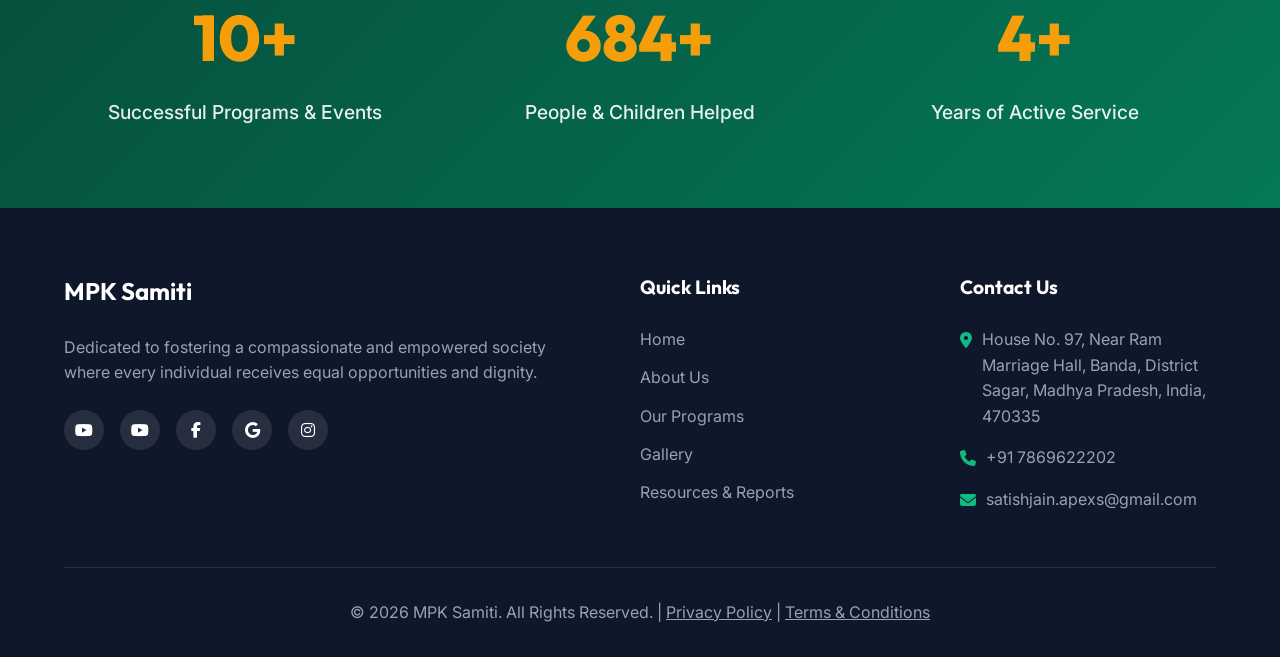
==== commit 5c978e83: "Add responsive Gallery page with hover animations" ====
--- a/index.html
+++ b/index.html
@@ -24,6 +24,7 @@
             <a href="#home">Home</a>
             <a href="#about">About Us</a>
             <a href="#branches">Our Work</a>
+            <a href="gallery.html">Gallery</a>
             <a href="resources.html">Resources & Reports</a>
             <a href="donate.html" class="btn-primary">Donate Us</a>
         </div>
@@ -176,6 +177,7 @@
                     <li><a href="#home">Home</a></li>
                     <li><a href="#about">About Us</a></li>
                     <li><a href="#branches">Our Programs</a></li>
+                    <li><a href="gallery.html">Gallery</a></li>
                     <li><a href="resources.html">Resources & Reports</a></li>
                 </ul>
             </div>
--- a/css/style.css
+++ b/css/style.css
@@ -393,6 +393,69 @@
     text-align: center;
     padding-top: 2rem;
     border-top: 1px solid rgba(255,255,255,0.1);
+}
+
+/* ================= Gallery ================= */
+.gallery-hero {
+    padding: 8rem 5% 4rem;
+    background: linear-gradient(135deg, var(--primary-dark), var(--primary));
+    color: var(--white);
+    text-align: center;
+}
+
+.gallery-hero h1 {
+    font-size: 3rem;
+    color: var(--white);
+    margin-bottom: 1rem;
+}
+
+.gallery-grid {
+    display: grid;
+    grid-template-columns: repeat(auto-fill, minmax(300px, 1fr));
+    gap: 1.5rem;
+    padding: 2rem 0;
+}
+
+.gallery-item {
+    border-radius: 15px;
+    overflow: hidden;
+    position: relative;
+    aspect-ratio: 4/3;
+    box-shadow: 0 4px 15px rgba(0,0,0,0.1);
+    cursor: pointer;
+}
+
+.gallery-item img {
+    width: 100%;
+    height: 100%;
+    object-fit: cover;
+    transition: transform 0.5s ease;
+}
+
+.gallery-item:hover img {
+    transform: scale(1.1);
+}
+
+.gallery-overlay {
+    position: absolute;
+    bottom: 0;
+    left: 0;
+    right: 0;
+    background: linear-gradient(transparent, rgba(0,0,0,0.8));
+    padding: 2rem 1rem 1rem;
+    color: white;
+    opacity: 0;
+    transition: opacity 0.3s ease;
+}
+
+.gallery-item:hover .gallery-overlay {
+    opacity: 1;
+}
+
+.gallery-overlay h3 {
+    font-size: 1.1rem;
+    margin: 0;
+    color: white;
 }
 
 /* Animations */
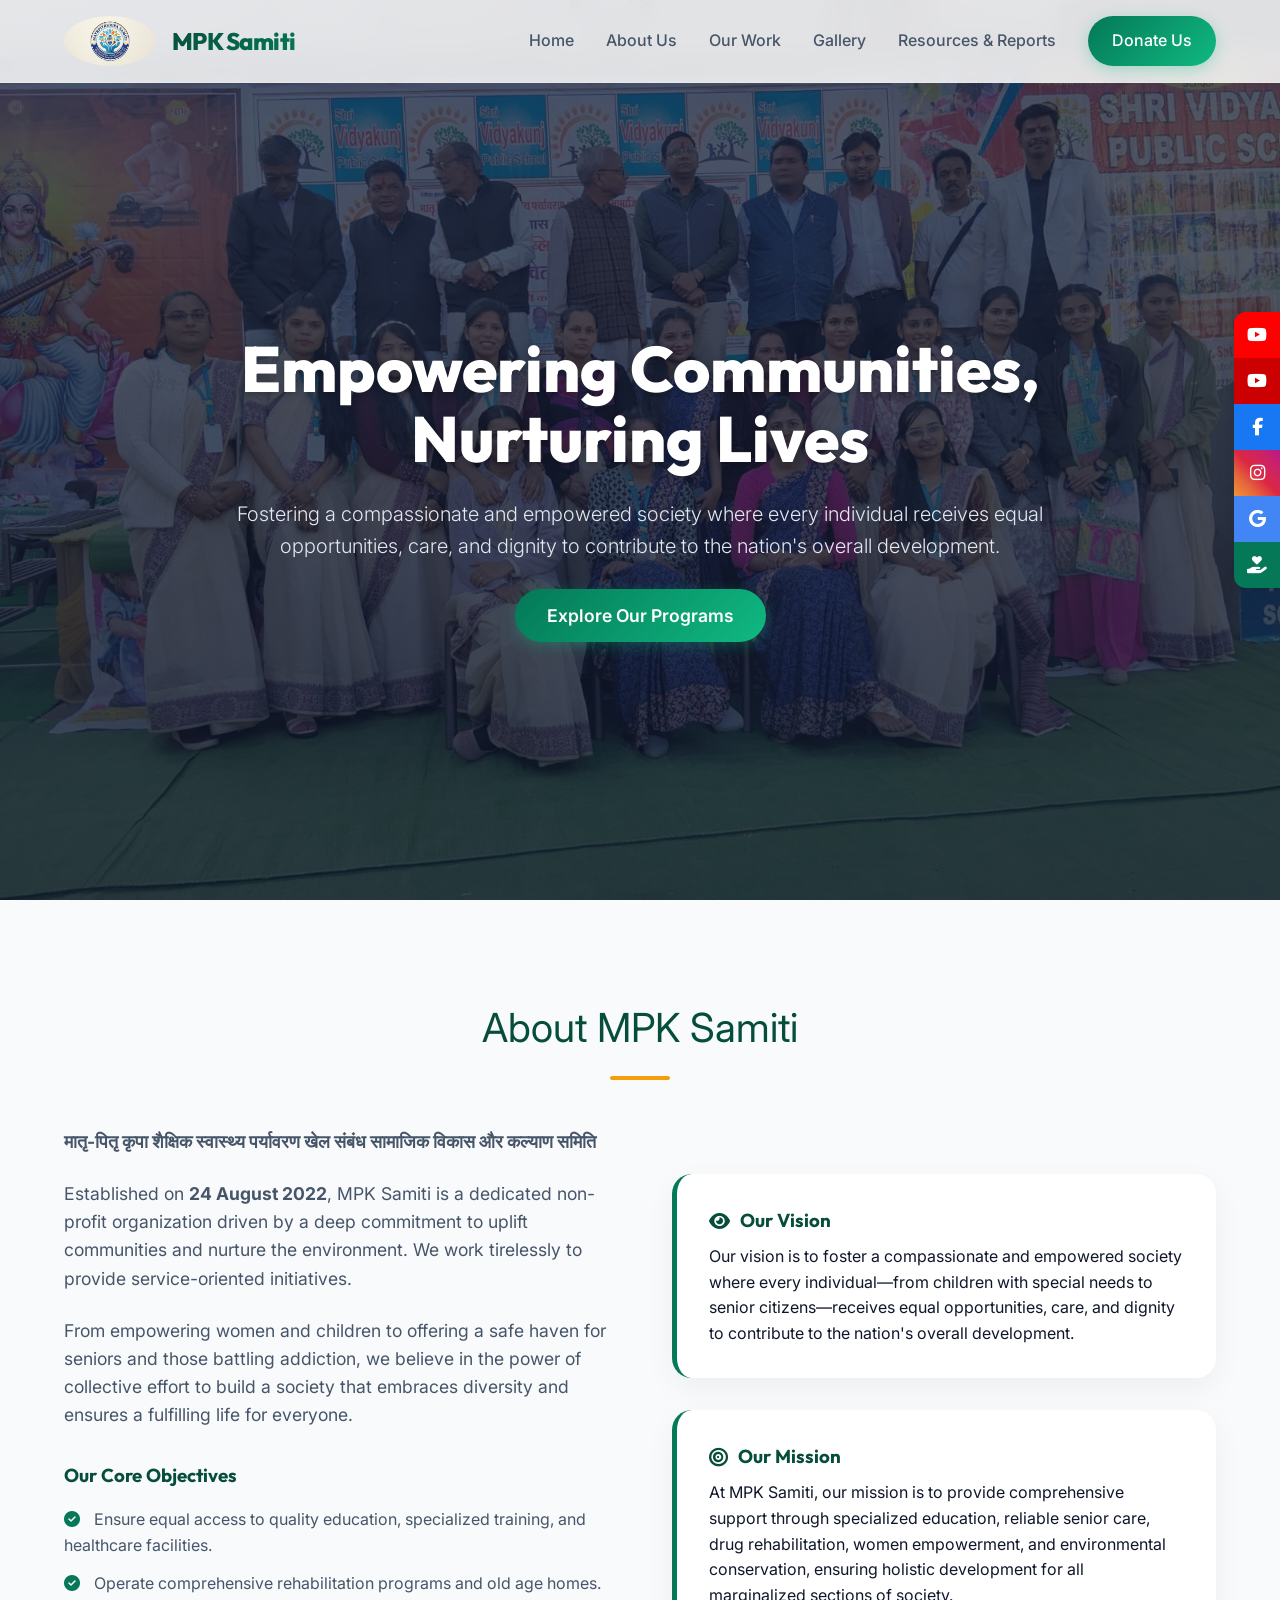
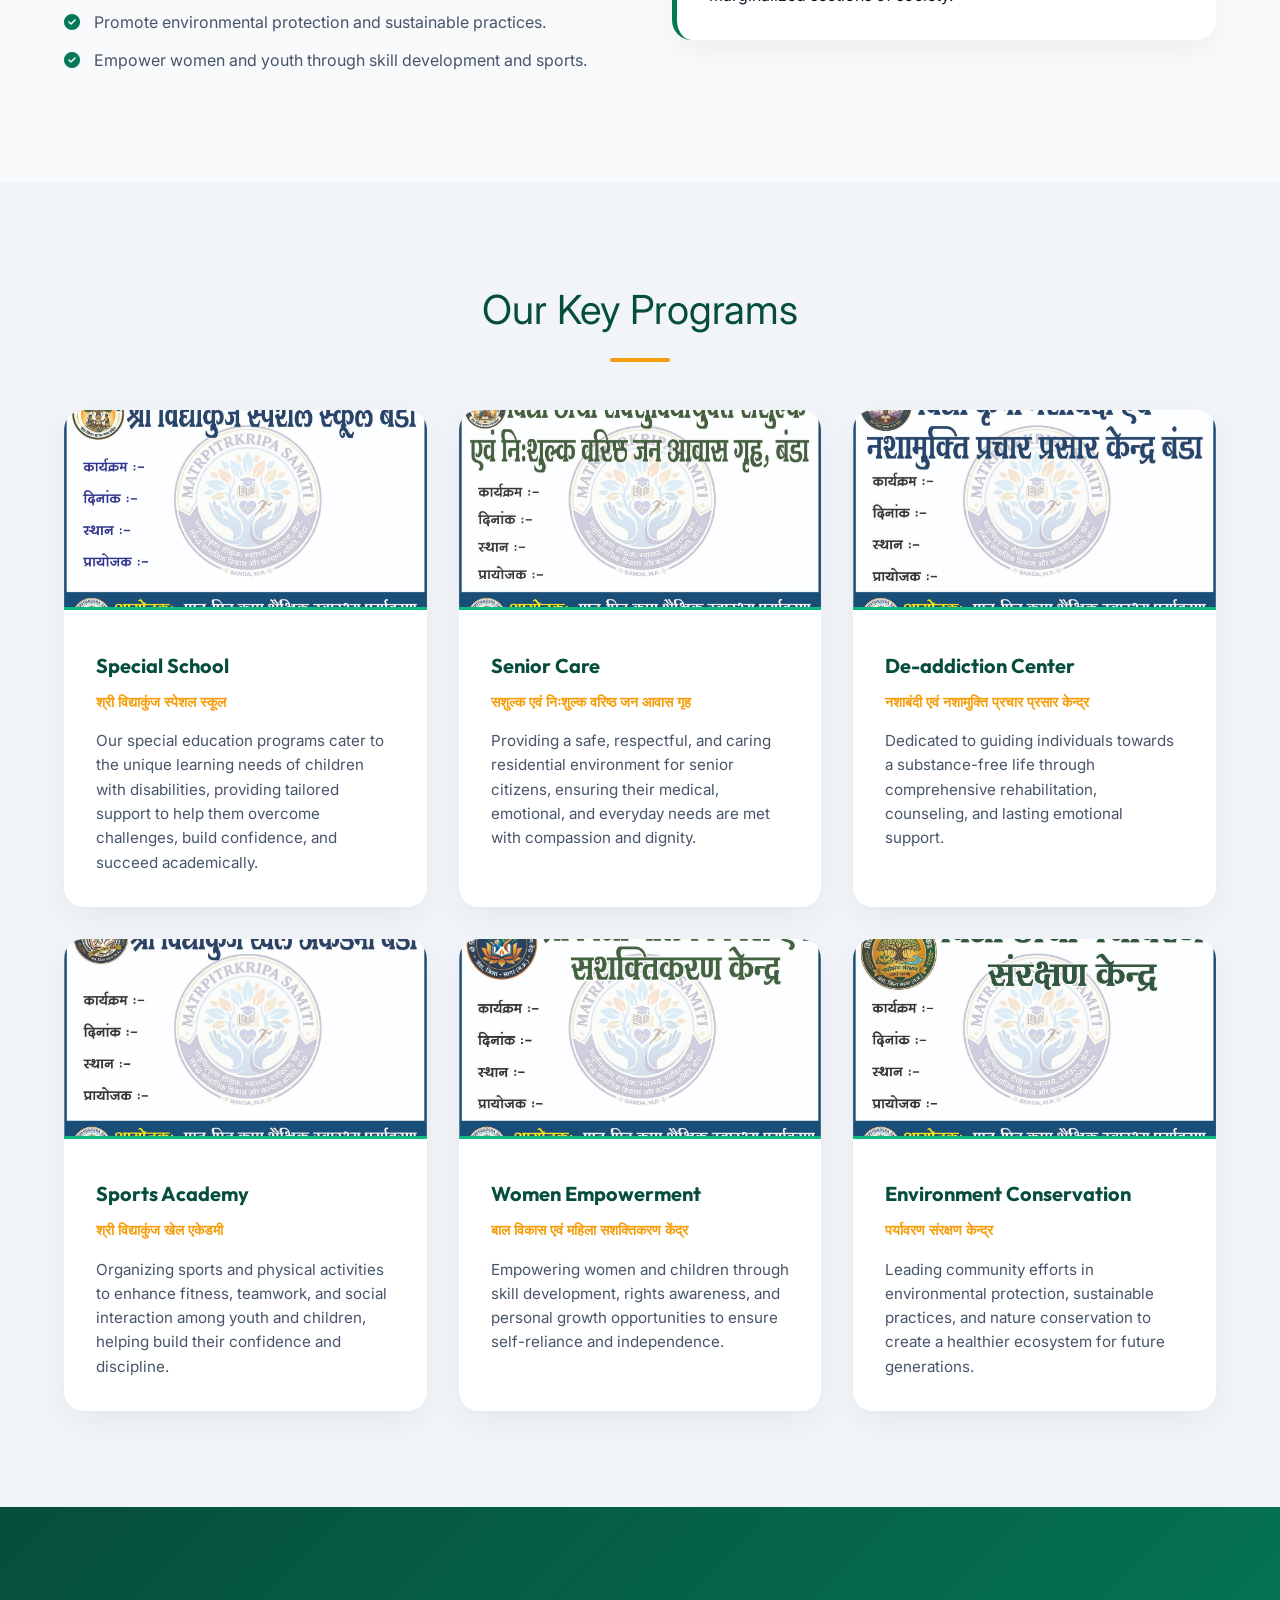
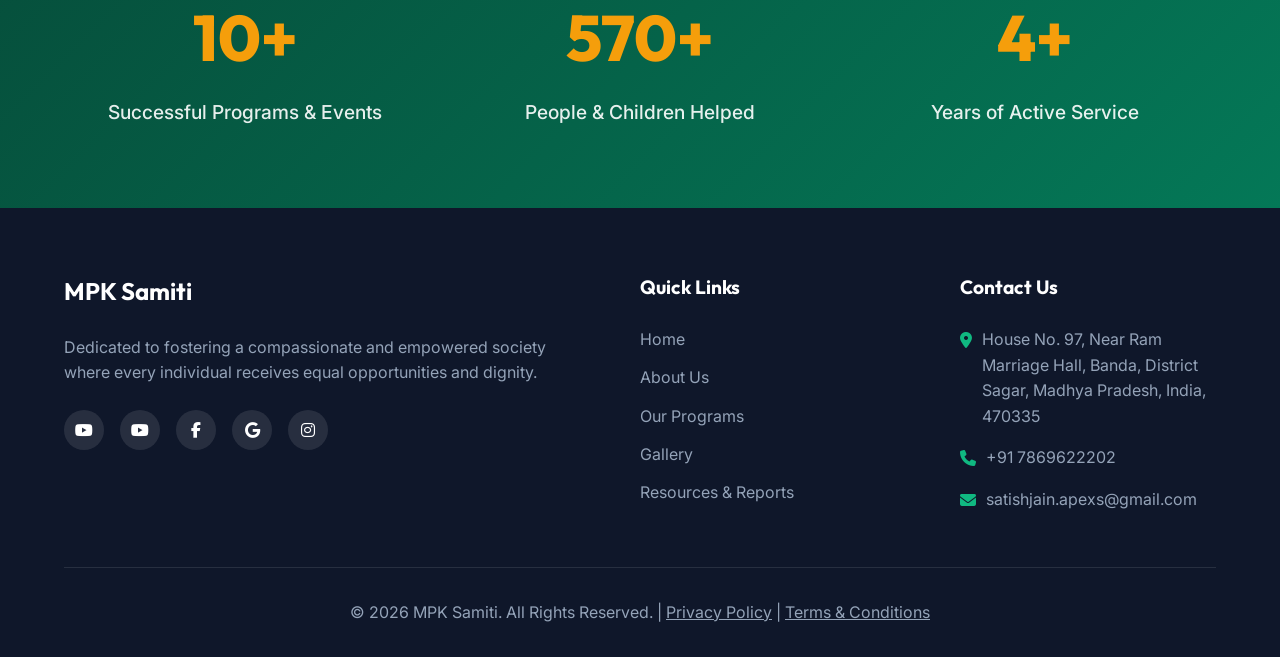
==== commit 07a58477: "Add fixed floating social media sidebar to all pages" ====
--- a/index.html
+++ b/index.html
@@ -205,6 +205,16 @@
         </div>
     </footer>
 
+    <!-- Floating Social Sidebar -->
+    <div class="floating-social">
+        <a href="https://youtube.com/@mpksamiti?si=285k2r0fLWzDkqzi" target="_blank" class="fs-youtube" data-label="MPK Samiti YouTube"><i class="fab fa-youtube"></i></a>
+        <a href="https://youtube.com/@svpsbanda?si=4Z3p0slbdm7WLPEk" target="_blank" class="fs-youtube2" data-label="School YouTube"><i class="fab fa-youtube"></i></a>
+        <a href="https://www.facebook.com/share/1C8wGXHV4g/" target="_blank" class="fs-facebook" data-label="Facebook"><i class="fab fa-facebook-f"></i></a>
+        <a href="https://www.instagram.com/vidyakunj_banda?igsh=eGVnbXhvMHo0MnRj" target="_blank" class="fs-instagram" data-label="Instagram"><i class="fab fa-instagram"></i></a>
+        <a href="https://g.page/r/CQDMLczvJdxUEBI/review" target="_blank" class="fs-google" data-label="Google Reviews"><i class="fab fa-google"></i></a>
+        <a href="donate.html" class="fs-donate" data-label="Donate Us"><i class="fas fa-hand-holding-heart"></i></a>
+    </div>
+
     <script src="js/main.js"></script>
 </body>
 </html>
--- a/css/style.css
+++ b/css/style.css
@@ -522,4 +522,67 @@
     .stats-grid {
         grid-template-columns: 1fr;
     }
-}
+    .floating-social {
+        display: none;
+    }
+}
+
+/* ================= Floating Social Sidebar ================= */
+.floating-social {
+    position: fixed;
+    top: 50%;
+    right: 0;
+    transform: translateY(-50%);
+    display: flex;
+    flex-direction: column;
+    z-index: 99999;
+    box-shadow: -3px 0 15px rgba(0,0,0,0.15);
+    border-radius: 12px 0 0 12px;
+    overflow: hidden;
+}
+
+.floating-social a {
+    display: flex;
+    align-items: center;
+    justify-content: center;
+    width: 46px;
+    height: 46px;
+    font-size: 1.1rem;
+    color: white;
+    transition: var(--transition);
+    position: relative;
+}
+
+.floating-social a::before {
+    content: attr(data-label);
+    position: absolute;
+    right: 100%;
+    top: 50%;
+    transform: translateY(-50%);
+    background: rgba(0,0,0,0.75);
+    color: white;
+    font-size: 0.75rem;
+    font-weight: 600;
+    padding: 4px 10px;
+    border-radius: 5px 0 0 5px;
+    white-space: nowrap;
+    opacity: 0;
+    pointer-events: none;
+    transition: opacity 0.3s ease;
+}
+
+.floating-social a:hover::before {
+    opacity: 1;
+}
+
+.floating-social a:hover {
+    filter: brightness(1.15);
+    width: 52px;
+}
+
+.floating-social .fs-youtube    { background-color: #FF0000; }
+.floating-social .fs-youtube2   { background-color: #cc0000; }
+.floating-social .fs-facebook   { background-color: #1877F2; }
+.floating-social .fs-instagram  { background: linear-gradient(45deg, #f09433, #e6683c, #dc2743, #cc2366, #bc1888); }
+.floating-social .fs-google     { background-color: #4285F4; }
+.floating-social .fs-donate     { background-color: var(--primary); }
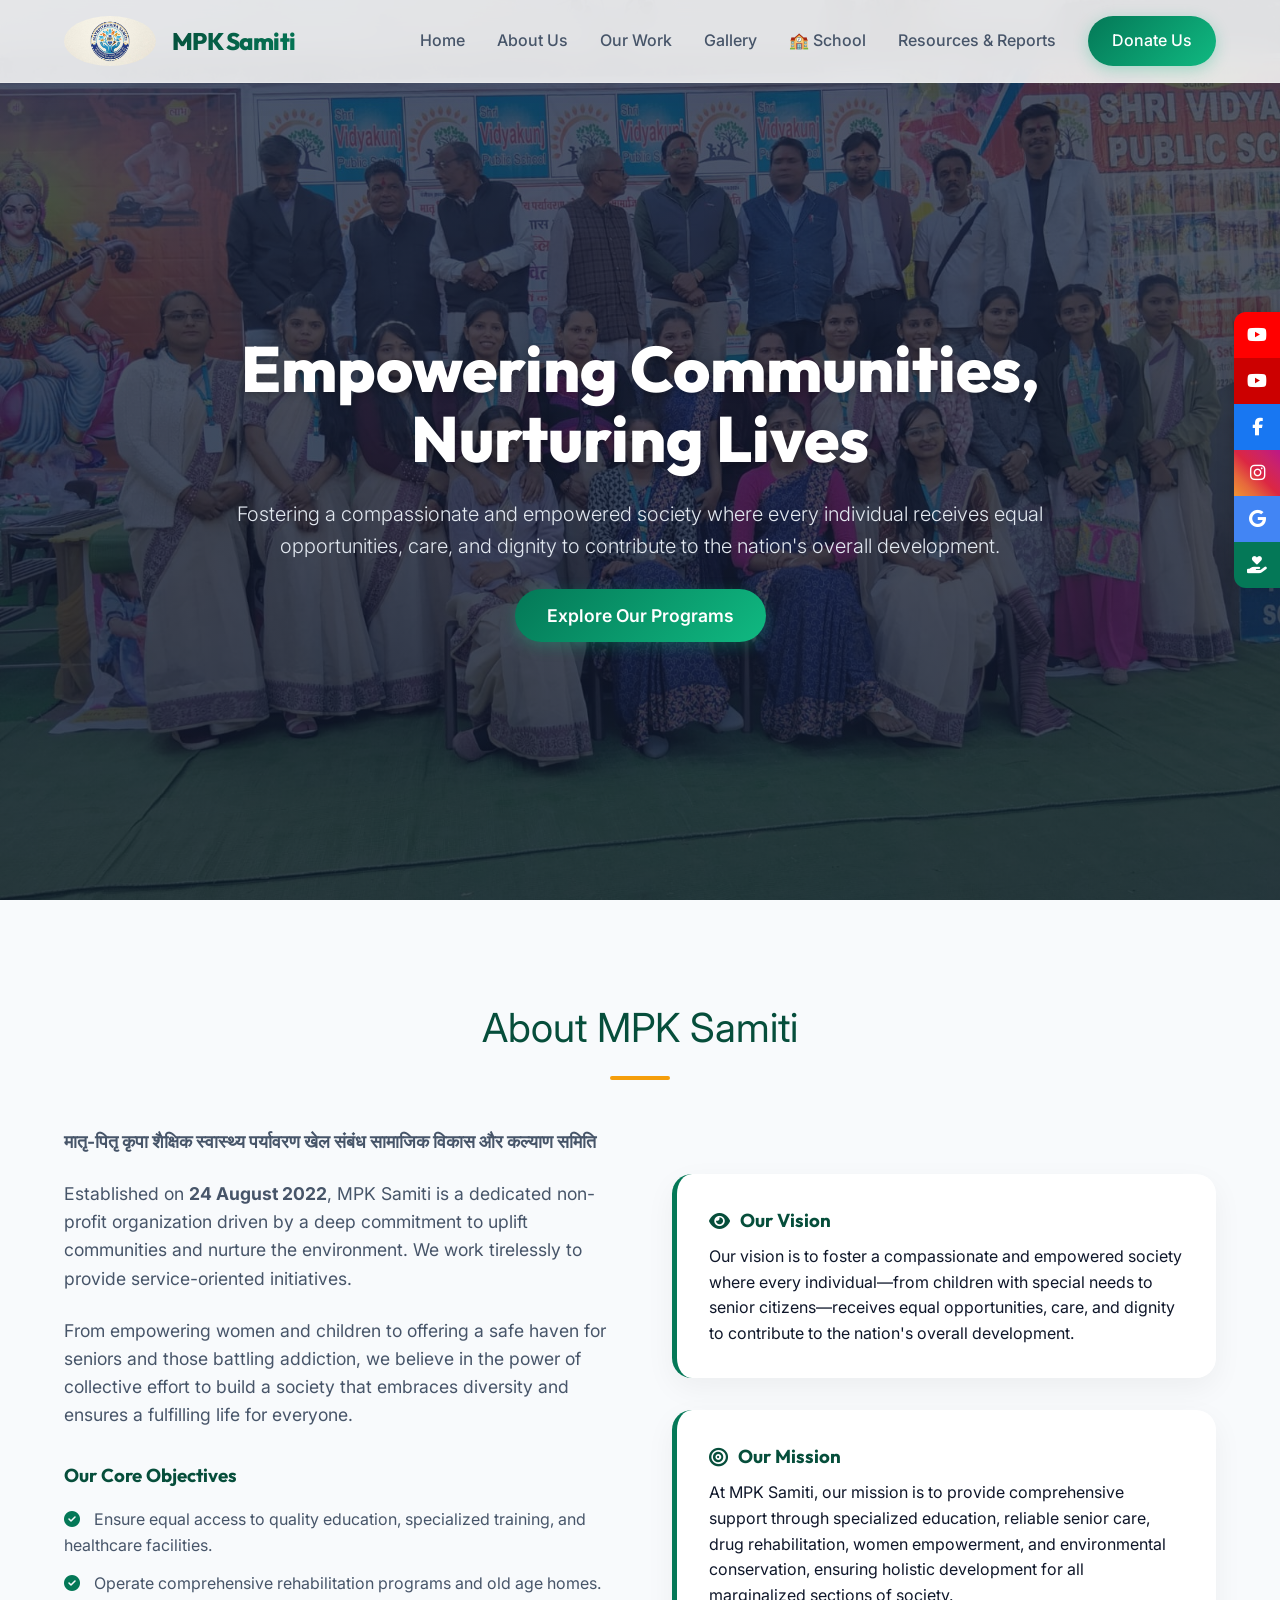
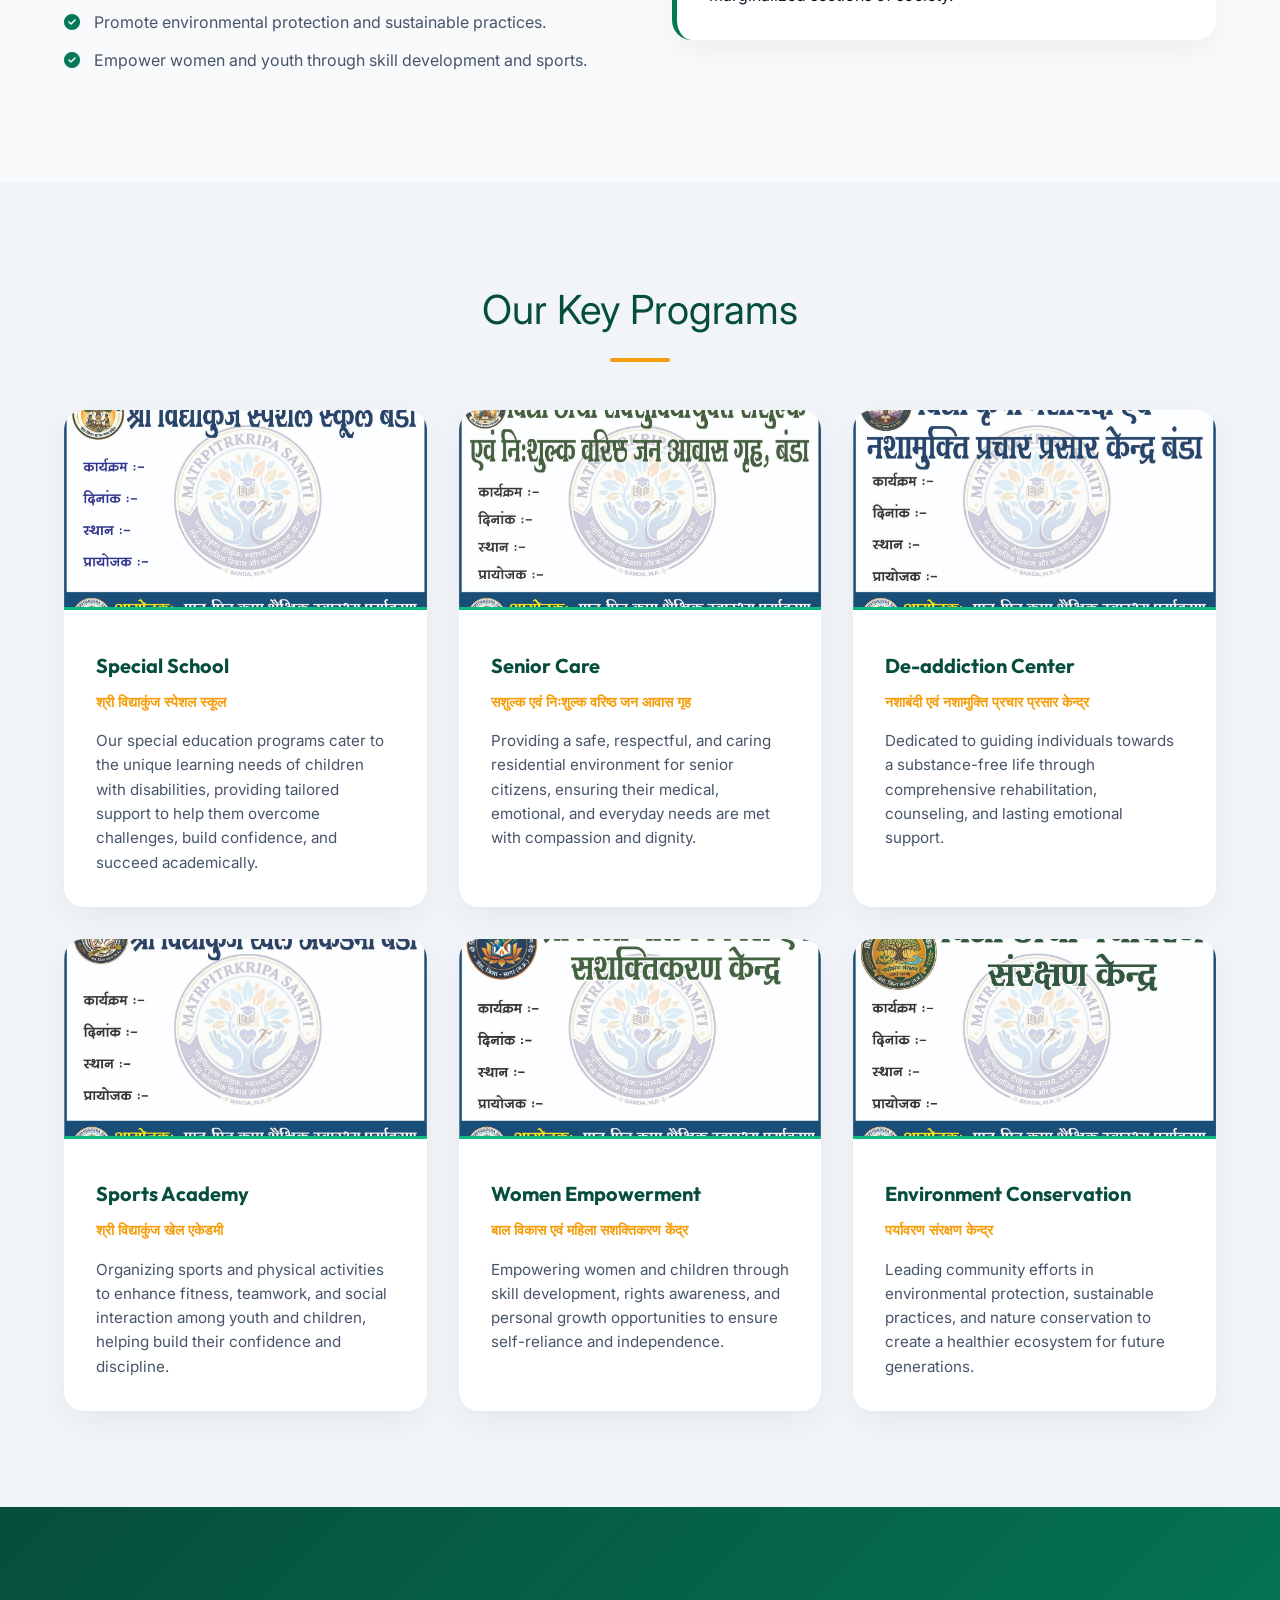
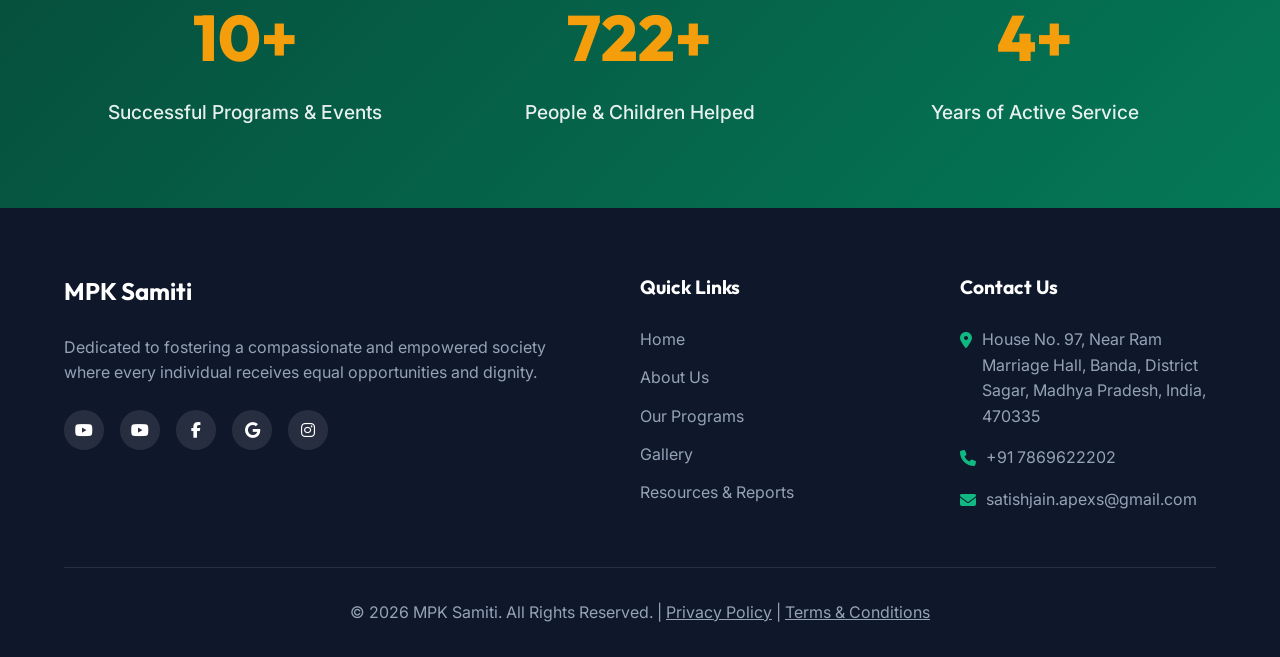
==== commit c2eecdbf: "Link school website to MPK Samiti navbar and add back-link in school pages" ====
--- a/index.html
+++ b/index.html
@@ -25,6 +25,7 @@
             <a href="#about">About Us</a>
             <a href="#branches">Our Work</a>
             <a href="gallery.html">Gallery</a>
+            <a href="vidyakunj_public_school/index.html">🏫 School</a>
             <a href="resources.html">Resources & Reports</a>
             <a href="donate.html" class="btn-primary">Donate Us</a>
         </div>
